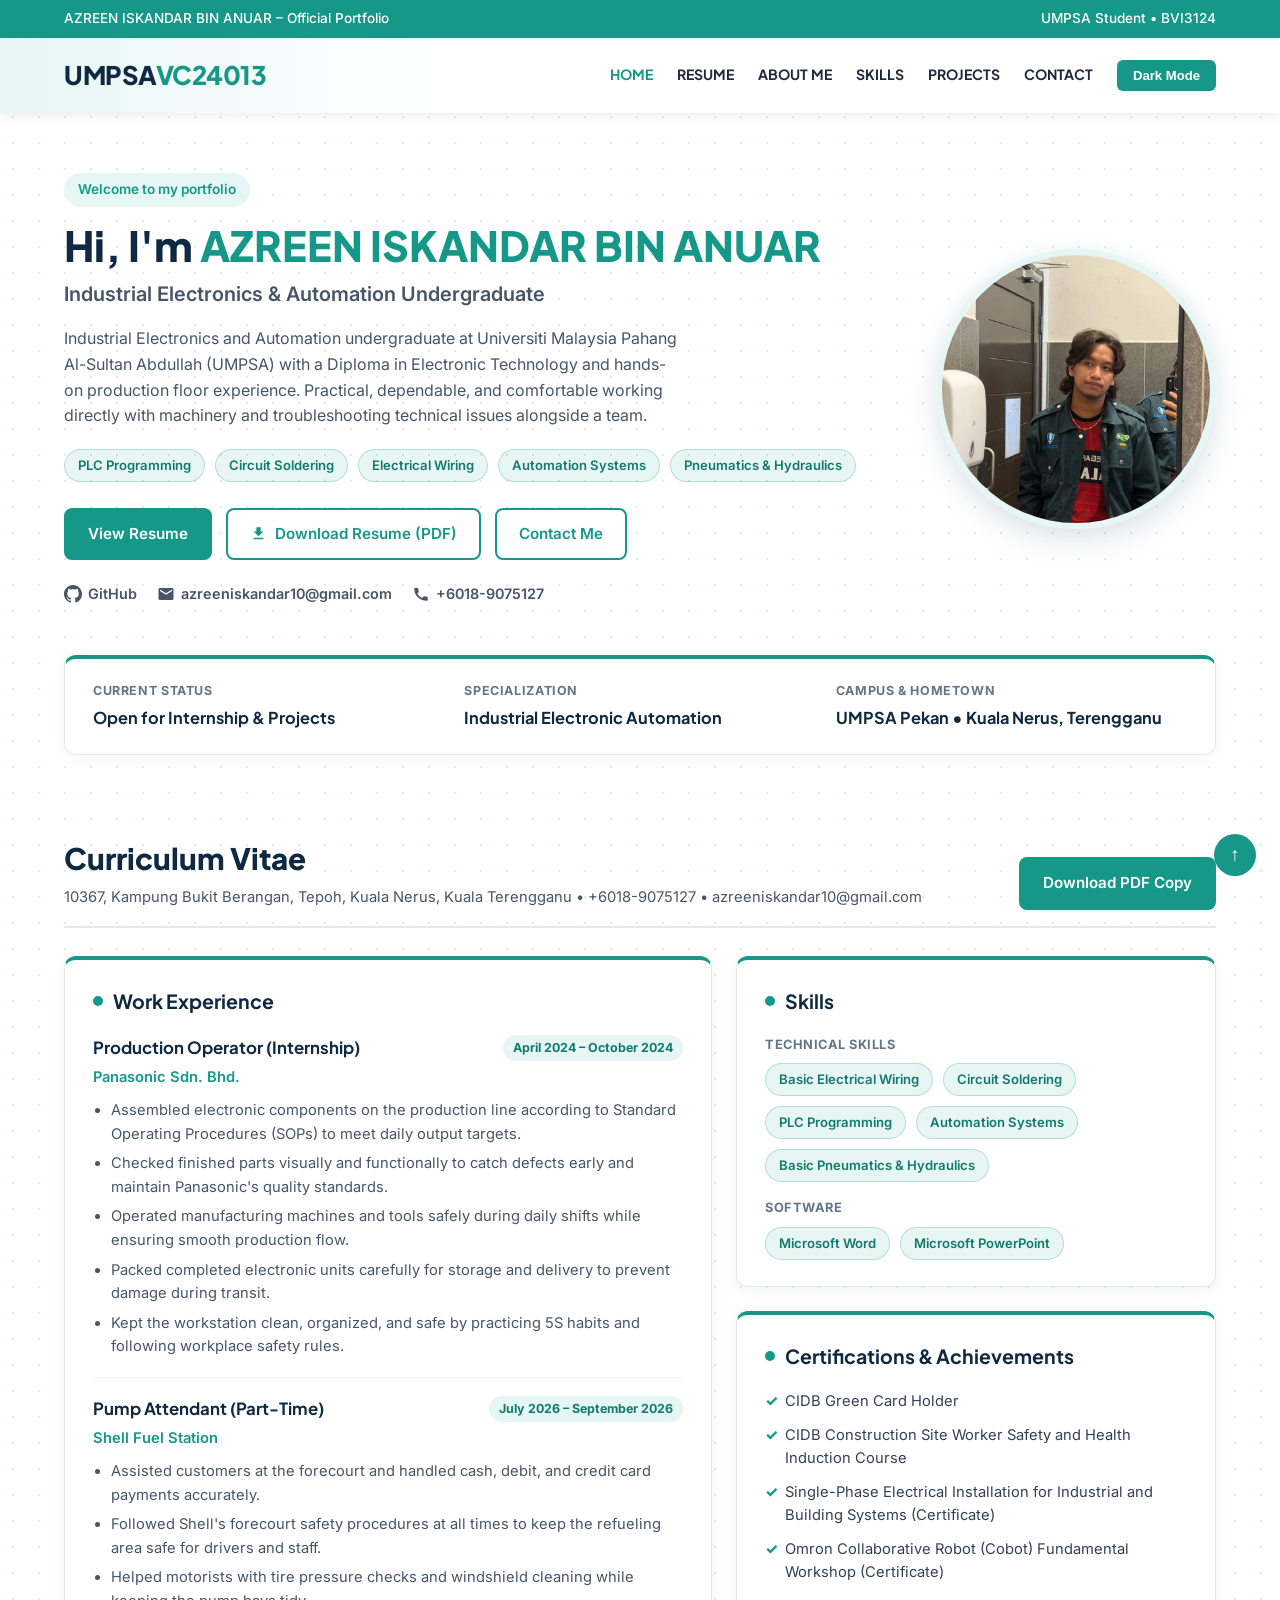
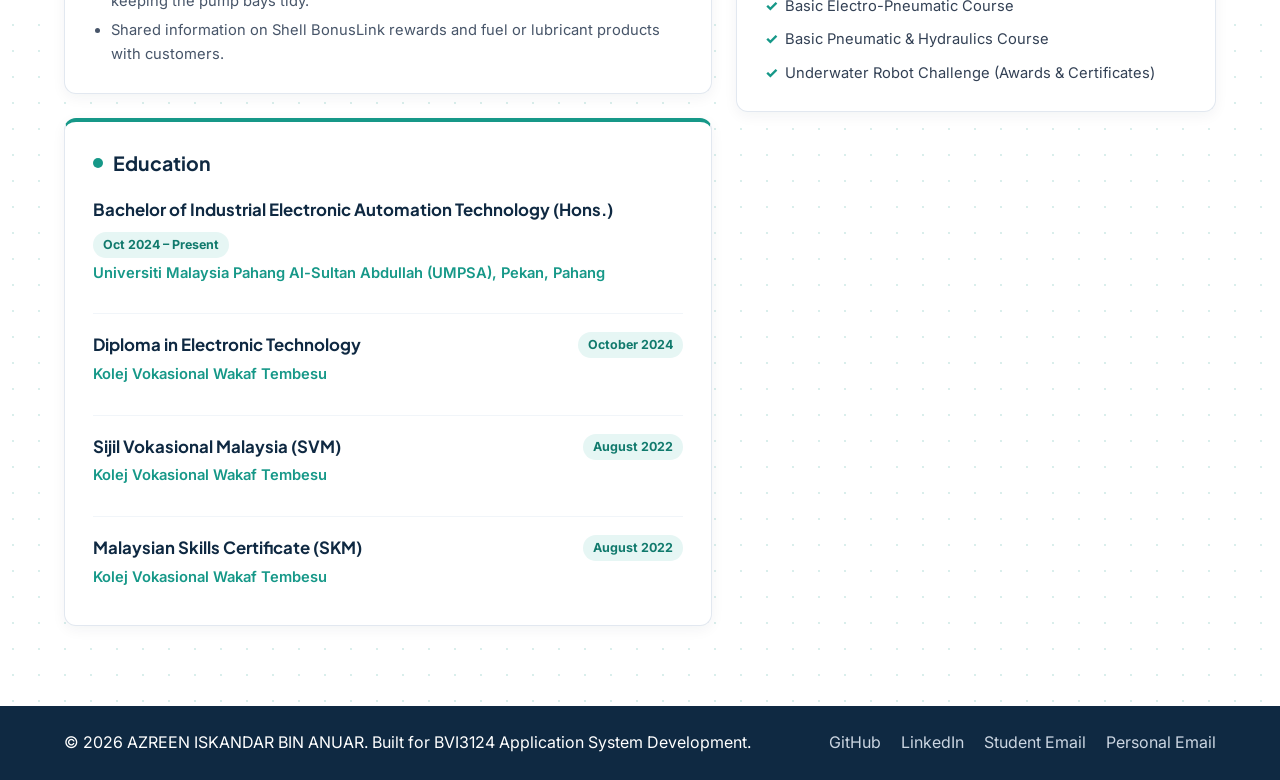
==== index.html @ ce62b53c "Add files via upload" ====
<!DOCTYPE html>
<html lang="en">
<head>
  <meta charset="UTF-8">
  <meta name="viewport" content="width=device-width, initial-scale=1.0">
  <title>AZREEN ISKANDAR BIN ANUAR | Portfolio</title>
  <link rel="preconnect" href="https://fonts.googleapis.com">
  <link rel="preconnect" href="https://fonts.gstatic.com" crossorigin>
  <link href="https://fonts.googleapis.com/css2?family=Inter:wght@400;500;600&family=Plus+Jakarta+Sans:wght@600;700;800&display=swap" rel="stylesheet">
  <link rel="stylesheet" href="css/style.css">
  <style>
    /* Reset Asas */
    * {
      margin: 0;
      padding: 0;
      box-sizing: border-box;
    }

    html {
      scroll-behavior: smooth;
    }

    body {
      font-family: 'Inter', sans-serif;
      color: #1e293b;
      background-color: #ffffff;
      background-image: radial-gradient(rgba(22, 152, 136, 0.16) 1.2px, transparent 1.2px);
      background-size: 26px 26px;
      line-height: 1.6;
    }

    .container {
      max-width: 1200px;
      margin: 0 auto;
      padding: 0 24px;
    }

    /* 1. Top Bar (Bar Hijau Teal di Atas) */
    .top-bar {
      background-color: #169888;
      color: #ffffff;
      font-size: 0.85rem;
      font-weight: 500;
      padding: 8px 0;
    }

    .top-bar-content {
      display: flex;
      justify-content: space-between;
      align-items: center;
    }

    /* 2. Header & Navbar Melintang */
    .site-header {
      background: linear-gradient(90deg, #e6f6f4 0%, #ffffff 35%, #ffffff 100%);
      box-shadow: 0 2px 10px rgba(0, 0, 0, 0.08);
      position: sticky;
      top: 0;
      z-index: 1000;
    }

    .navbar {
      display: flex;
      justify-content: space-between;
      align-items: center;
      height: 75px;
    }

    .logo {
      font-family: 'Plus Jakarta Sans', sans-serif;
      font-size: 1.6rem;
      font-weight: 800;
      color: #0f2942;
      text-decoration: none;
      letter-spacing: -0.5px;
    }

    .logo span {
      color: #169888;
    }

    .nav-links {
      list-style: none;
      display: flex;
      align-items: center;
      gap: 24px;
    }

    .nav-links a {
      text-decoration: none;
      text-transform: uppercase;
      font-family: 'Plus Jakarta Sans', sans-serif;
      font-size: 0.88rem;
      font-weight: 700;
      color: #1e293b;
      transition: color 0.25s ease;
    }

    .nav-links a:hover,
    .nav-links a.active {
      color: #169888;
    }

    .theme-btn {
      background-color: #169888;
      color: #ffffff;
      border: none;
      padding: 8px 16px;
      border-radius: 6px;
      font-size: 0.82rem;
      font-weight: 600;
      cursor: pointer;
      transition: background-color 0.25s ease;
    }

    .theme-btn:hover {
      background-color: #117a6d;
    }

    .hamburger {
      display: none;
      flex-direction: column;
      gap: 5px;
      background: none;
      border: none;
      cursor: pointer;
    }

    .hamburger .bar {
      width: 25px;
      height: 3px;
      background-color: #1e293b;
      border-radius: 2px;
    }

    /* 3. Susun Atur Hero & Kandungan Utama */
    .hero {
      display: flex;
      align-items: center;
      justify-content: space-between;
      gap: 48px;
      padding: 60px 24px 40px;
    }

    .hero-content {
      flex: 1;
    }

    .greeting-badge {
      display: inline-block;
      background-color: #e6f6f4;
      color: #169888;
      font-weight: 600;
      font-size: 0.85rem;
      padding: 6px 14px;
      border-radius: 20px;
      margin-bottom: 14px;
    }

    .hero-content h1 {
      font-family: 'Plus Jakarta Sans', sans-serif;
      font-size: 2.6rem;
      font-weight: 800;
      color: #0f2942;
      margin-bottom: 8px;
      line-height: 1.2;
    }

    .hero-content .highlight {
      color: #169888;
    }

    .typing-line {
      font-size: 1.25rem;
      font-weight: 600;
      color: #475569;
      margin-bottom: 16px;
    }

    .hero-bio {
      color: #475569;
      margin-bottom: 20px;
      max-width: 620px;
    }

    /* Lencana Fokus Utama (Skill Pills) */
    .skill-pills {
      display: flex;
      flex-wrap: wrap;
      gap: 10px;
      margin-bottom: 26px;
    }

    .skill-pill {
      background-color: rgba(22, 152, 136, 0.1);
      color: #117a6d;
      border: 1px solid rgba(22, 152, 136, 0.25);
      font-size: 0.82rem;
      font-weight: 600;
      padding: 5px 13px;
      border-radius: 999px;
    }

    /* Butang CTA */
    .hero-actions {
      display: flex;
      flex-wrap: wrap;
      gap: 14px;
      margin-bottom: 22px;
    }

    .btn {
      display: inline-flex;
      align-items: center;
      gap: 8px;
      padding: 12px 22px;
      border-radius: 8px;
      font-weight: 600;
      text-decoration: none;
      font-size: 0.95rem;
      transition: all 0.25s ease;
    }

    .btn-primary {
      background-color: #169888;
      color: #ffffff;
      border: 2px solid #169888;
    }

    .btn-primary:hover {
      background-color: #117a6d;
      border-color: #117a6d;
      transform: translateY(-2px);
    }

    .btn-outline {
      border: 2px solid #169888;
      color: #169888;
      background-color: #ffffff;
    }

    .btn-outline:hover {
      background-color: #169888;
      color: #ffffff;
      transform: translateY(-2px);
    }

    /* Barisan Ikon Profesional */
    .hero-socials {
      display: flex;
      flex-wrap: wrap;
      align-items: center;
      gap: 20px;
    }

    .hero-socials a {
      display: inline-flex;
      align-items: center;
      gap: 6px;
      color: #475569;
      text-decoration: none;
      font-size: 0.9rem;
      font-weight: 600;
      transition: color 0.25s ease;
    }

    .hero-socials a:hover {
      color: #169888;
    }

    /* Kesan Soft Teal Glow di belakang Gambar Profil */
    .hero-image-wrapper {
      position: relative;
      display: flex;
      justify-content: center;
      align-items: center;
    }

    .hero-image-wrapper::before {
      content: "";
      position: absolute;
      width: 310px;
      height: 310px;
      border-radius: 50%;
      background: radial-gradient(circle, rgba(22, 152, 136, 0.22) 0%, rgba(22, 152, 136, 0) 70%);
      z-index: -1;
    }

    .profile-img {
      width: 280px;
      height: 280px;
      object-fit: cover;
      border-radius: 50%;
      border: 6px solid #e6f6f4;
      box-shadow: 0 12px 30px rgba(15, 41, 66, 0.12);
    }

    /* Bar Info Ringkas di Bahagian Bawah Hero */
    .quick-info-section {
      padding: 10px 24px 40px;
    }

    .quick-info-grid {
      display: grid;
      grid-template-columns: repeat(3, 1fr);
      gap: 20px;
      background-color: #ffffff;
      border: 1px solid #e2e8f0;
      border-top: 4px solid #169888;
      border-radius: 12px;
      padding: 22px 28px;
      box-shadow: 0 4px 15px rgba(0, 0, 0, 0.04);
    }

    .info-box span {
      display: block;
      font-size: 0.78rem;
      font-weight: 700;
      text-transform: uppercase;
      letter-spacing: 0.05em;
      color: #64748b;
      margin-bottom: 4px;
    }

    .info-box strong {
      font-family: 'Plus Jakarta Sans', sans-serif;
      font-size: 1.02rem;
      color: #0f2942;
    }

    /* 4. Bahagian Resume Lengkap */
    .resume-section {
      padding: 40px 24px 60px;
    }

    .resume-header {
      display: flex;
      justify-content: space-between;
      align-items: flex-end;
      flex-wrap: wrap;
      gap: 16px;
      margin-bottom: 28px;
      padding-bottom: 16px;
      border-bottom: 2px solid #e2e8f0;
    }

    .section-title {
      font-family: 'Plus Jakarta Sans', sans-serif;
      font-size: 1.85rem;
      font-weight: 800;
      color: #0f2942;
      margin-bottom: 4px;
    }

    .resume-meta {
      color: #475569;
      font-size: 0.92rem;
    }

    .resume-grid {
      display: grid;
      grid-template-columns: 1.35fr 1fr;
      gap: 24px;
      align-items: start;
    }

    .resume-column {
      display: flex;
      flex-direction: column;
      gap: 24px;
    }

    .resume-card {
      background: #ffffff;
      padding: 26px 28px;
      border-radius: 12px;
      border: 1px solid #e2e8f0;
      border-top: 4px solid #169888;
      box-shadow: 0 4px 14px rgba(15, 41, 66, 0.05);
    }

    .resume-card-title {
      font-family: 'Plus Jakarta Sans', sans-serif;
      font-size: 1.22rem;
      font-weight: 700;
      color: #0f2942;
      margin-bottom: 18px;
      display: flex;
      align-items: center;
      gap: 10px;
    }

    .resume-card-title::before {
      content: "";
      display: inline-block;
      width: 10px;
      height: 10px;
      border-radius: 50%;
      background-color: #169888;
    }

    .resume-item {
      padding-bottom: 18px;
      margin-bottom: 18px;
      border-bottom: 1px solid #f1f5f9;
    }

    .resume-item:last-child {
      padding-bottom: 0;
      margin-bottom: 0;
      border-bottom: none;
    }

    .resume-item-header {
      display: flex;
      justify-content: space-between;
      align-items: flex-start;
      flex-wrap: wrap;
      gap: 8px;
      margin-bottom: 4px;
    }

    .resume-item h4 {
      font-family: 'Plus Jakarta Sans', sans-serif;
      font-size: 1.05rem;
      font-weight: 700;
      color: #0f2942;
    }

    .resume-date {
      background-color: #e6f6f4;
      color: #117a6d;
      font-size: 0.78rem;
      font-weight: 700;
      padding: 3px 10px;
      border-radius: 999px;
      white-space: nowrap;
    }

    .resume-org {
      font-size: 0.92rem;
      font-weight: 600;
      color: #169888;
      margin-bottom: 10px;
    }

    .resume-list {
      padding-left: 18px;
      color: #475569;
      font-size: 0.92rem;
    }

    .resume-list li {
      margin-bottom: 6px;
    }

    .resume-list li:last-child {
      margin-bottom: 0;
    }

    .skill-group {
      margin-bottom: 16px;
    }

    .skill-group:last-child {
      margin-bottom: 0;
    }

    .skill-group-label {
      display: block;
      font-size: 0.8rem;
      font-weight: 700;
      text-transform: uppercase;
      letter-spacing: 0.04em;
      color: #64748b;
      margin-bottom: 8px;
    }

    .cert-list {
      list-style: none;
      display: flex;
      flex-direction: column;
      gap: 10px;
    }

    .cert-list li {
      position: relative;
      padding-left: 20px;
      font-size: 0.92rem;
      color: #334155;
    }

    .cert-list li::before {
      content: "✓";
      position: absolute;
      left: 0;
      top: 0;
      color: #169888;
      font-weight: 800;
    }

    /* Footer */
    .site-footer {
      background-color: #0f2942;
      color: #ffffff;
      padding: 24px 0;
      margin-top: 20px;
    }

    .footer-content {
      display: flex;
      justify-content: space-between;
      align-items: center;
      flex-wrap: wrap;
      gap: 16px;
    }

    .social-links {
      list-style: none;
      display: flex;
      gap: 20px;
    }

    .social-links a {
      color: #cbd5e1;
      text-decoration: none;
    }

    .social-links a:hover {
      color: #169888;
    }

    .scroll-top-btn {
      position: fixed;
      bottom: 24px;
      right: 24px;
      background-color: #169888;
      color: #ffffff;
      border: none;
      width: 42px;
      height: 42px;
      border-radius: 50%;
      cursor: pointer;
      font-size: 1.2rem;
    }

    /* Responsif Telefon Pintar & Tablet */
    @media (max-width: 900px) {
      .resume-grid {
        grid-template-columns: 1fr;
      }
    }

    @media (max-width: 768px) {
      .hamburger {
        display: flex;
      }

      .nav-links {
        display: none;
        flex-direction: column;
        position: absolute;
        top: 100%;
        left: 0;
        width: 100%;
        background-color: #ffffff;
        padding: 20px 0;
        box-shadow: 0 4px 10px rgba(0, 0, 0, 0.1);
      }

      .nav-links.active {
        display: flex;
      }

      .hero {
        flex-direction: column-reverse;
        text-align: center;
        padding-top: 40px;
      }

      .hero-content h1 {
        font-size: 2.1rem;
      }

      .skill-pills,
      .hero-actions,
      .hero-socials {
        justify-content: center;
      }

      .quick-info-grid {
        grid-template-columns: 1fr;
        text-align: center;
      }
    }
  </style>
</head>
<body>
  <header class="site-header">
    <div class="top-bar">
      <div class="container top-bar-content">
        <span>AZREEN ISKANDAR BIN ANUAR &ndash; Official Portfolio</span>
        <span>UMPSA Student &bull; BVI3124</span>
      </div>
    </div>

    <nav class="navbar container" aria-label="Main Navigation">
      <a href="index.html" class="logo">UMPSA<span>VC24013</span></a>

      <button class="hamburger" id="hamburgerBtn" aria-label="Toggle navigation menu" aria-expanded="false">
        <span class="bar"></span>
        <span class="bar"></span>
        <span class="bar"></span>
      </button>

      <ul class="nav-links" id="navLinks">
        <li><a href="index.html" class="active">Home</a></li>
        <li><a href="#resume">Resume</a></li>
        <li><a href="about.html">About Me</a></li>
        <li><a href="skills.html">Skills</a></li>
        <li><a href="projects.html">Projects</a></li>
        <li><a href="contact.html">Contact</a></li>
        <li>
          <button type="button" id="themeToggle" class="theme-btn" aria-label="Toggle dark or light theme">
            Dark Mode
          </button>
        </li>
      </ul>
    </nav>
  </header>

  <main>
    <section class="hero container">
      <div class="hero-content">
        <p id="greetingText" class="greeting-badge">Welcome to my portfolio</p>
        <h1>Hi, I'm <span class="highlight">AZREEN ISKANDAR BIN ANUAR</span></h1>
        <h2 class="typing-line">
          <span id="typingText">Industrial Electronics &amp; Automation Undergraduate</span>
        </h2>
        <p class="hero-bio">
          Industrial Electronics and Automation undergraduate at Universiti Malaysia Pahang Al-Sultan Abdullah (UMPSA) with a Diploma in Electronic Technology and hands-on production floor experience. Practical, dependable, and comfortable working directly with machinery and troubleshooting technical issues alongside a team.
        </p>

        <!-- Lencana Fokus Utama (Skill Pills) -->
        <div class="skill-pills" aria-label="Core Focus Areas">
          <span class="skill-pill">PLC Programming</span>
          <span class="skill-pill">Circuit Soldering</span>
          <span class="skill-pill">Electrical Wiring</span>
          <span class="skill-pill">Automation Systems</span>
          <span class="skill-pill">Pneumatics &amp; Hydraulics</span>
        </div>

        <!-- Butang Call-to-Action (Termasuk Download Resume) -->
        <div class="hero-actions">
          <a href="#resume" class="btn btn-primary">View Resume</a>
          <a href="docs/resume.pdf" download="Resume_Azreen_Iskandar.pdf" class="btn btn-outline">
            <svg width="17" height="17" viewBox="0 0 24 24" fill="currentColor" aria-hidden="true"><path d="M19 9h-4V3H9v6H5l7 7 7-7zM5 18v2h14v-2H5z"/></svg>
            Download Resume (PDF)
          </a>
          <a href="contact.html" class="btn btn-outline">Contact Me</a>
        </div>

        <!-- Barisan Ikon Profesional -->
        <div class="hero-socials">
          <a href="https://github.com/Azreen13" target="_blank" rel="noopener noreferrer" aria-label="GitHub">
            <svg width="18" height="18" viewBox="0 0 24 24" fill="currentColor" aria-hidden="true"><path d="M12 0C5.37 0 0 5.37 0 12c0 5.31 3.435 9.795 8.205 11.385.6.105.825-.255.825-.57 0-.285-.015-1.23-.015-2.235-3.015.555-3.795-.735-4.035-1.41-.135-.345-.72-1.41-1.23-1.695-.42-.225-1.02-.78-.015-.795.945-.015 1.62.87 1.845 1.23 1.08 1.815 2.805 1.305 3.495.99.105-.78.42-1.305.765-1.605-2.67-.3-5.46-1.335-5.46-5.925 0-1.305.465-2.385 1.23-3.225-.12-.3-.54-1.53.12-3.18 0 0 1.005-.315 3.3 1.23.96-.27 1.98-.405 3-.405s2.04.135 3 .405c2.295-1.56 3.3-1.23 3.3-1.23.66 1.65.24 2.88.12 3.18.765.84 1.23 1.905 1.23 3.225 0 4.605-2.805 5.625-5.475 5.925.435.375.81 1.095.81 2.22 0 1.605-.015 2.895-.015 3.3 0 .315.225.69.825.57A12.02 12.02 0 0024 12c0-6.63-5.37-12-12-12z"/></svg>
            GitHub
          </a>
          <a href="mailto:azreeniskandar10@gmail.com" aria-label="Email">
            <svg width="18" height="18" viewBox="0 0 24 24" fill="currentColor" aria-hidden="true"><path d="M20 4H4c-1.1 0-2 .9-2 2v12c0 1.1.9 2 2 2h16c1.1 0 2-.9 2-2V6c0-1.1-.9-2-2-2zm0 4l-8 5-8-5V6l8 5 8-5v2z"/></svg>
            azreeniskandar10@gmail.com
          </a>
          <a href="tel:+60189075127" aria-label="Phone">
            <svg width="18" height="18" viewBox="0 0 24 24" fill="currentColor" aria-hidden="true"><path d="M6.62 10.79a15.05 15.05 0 006.59 6.59l2.2-2.2a1 1 0 011.01-.24c1.12.37 2.33.57 3.58.57a1 1 0 011 1V20a1 1 0 01-1 1C10.07 21 3 13.93 3 5a1 1 0 011-1h3.5a1 1 0 011 1c0 1.25.2 2.46.57 3.58a1 1 0 01-.25 1.01l-2.2 2.2z"/></svg>
            +6018-9075127
          </a>
        </div>
      </div>

      <div class="hero-image-wrapper">
        <img src="image/azreen.jpg" alt="Portrait photo of AZREEN ISKANDAR" class="profile-img">
      </div>
    </section>

    <!-- Bar Info Ringkas -->
    <section class="quick-info-section container" aria-label="Quick Highlights">
      <div class="quick-info-grid">
        <div class="info-box">
          <span>Current Status</span>
          <strong>Open for Internship &amp; Projects</strong>
        </div>
        <div class="info-box">
          <span>Specialization</span>
          <strong>Industrial Electronic Automation</strong>
        </div>
        <div class="info-box">
          <span>Campus &amp; Hometown</span>
          <strong>UMPSA Pekan &bull; Kuala Nerus, Terengganu</strong>
        </div>
      </div>
    </section>

    <!-- Bahagian Resume Lengkap -->
    <section id="resume" class="resume-section container" aria-label="Curriculum Vitae">
      <div class="resume-header">
        <div>
          <h2 class="section-title">Curriculum Vitae</h2>
          <p class="resume-meta">10367, Kampung Bukit Berangan, Tepoh, Kuala Nerus, Kuala Terengganu &bull; +6018-9075127 &bull; azreeniskandar10@gmail.com</p>
        </div>
        <a href="docs/resume.pdf" download="Resume_Azreen_Iskandar.pdf" class="btn btn-primary">Download PDF Copy</a>
      </div>

      <div class="resume-grid">
        <!-- Lajur Kiri: Pengalaman & Pendidikan -->
        <div class="resume-column">
          <article class="resume-card">
            <h3 class="resume-card-title">Work Experience</h3>

            <div class="resume-item">
              <div class="resume-item-header">
                <h4>Production Operator (Internship)</h4>
                <span class="resume-date">April 2024 &ndash; October 2024</span>
              </div>
              <p class="resume-org">Panasonic Sdn. Bhd.</p>
              <ul class="resume-list">
                <li>Assembled electronic components on the production line according to Standard Operating Procedures (SOPs) to meet daily output targets.</li>
                <li>Checked finished parts visually and functionally to catch defects early and maintain Panasonic's quality standards.</li>
                <li>Operated manufacturing machines and tools safely during daily shifts while ensuring smooth production flow.</li>
                <li>Packed completed electronic units carefully for storage and delivery to prevent damage during transit.</li>
                <li>Kept the workstation clean, organized, and safe by practicing 5S habits and following workplace safety rules.</li>
              </ul>
            </div>

            <div class="resume-item">
              <div class="resume-item-header">
                <h4>Pump Attendant (Part-Time)</h4>
                <span class="resume-date">July 2026 &ndash; September 2026</span>
              </div>
              <p class="resume-org">Shell Fuel Station</p>
              <ul class="resume-list">
                <li>Assisted customers at the forecourt and handled cash, debit, and credit card payments accurately.</li>
                <li>Followed Shell's forecourt safety procedures at all times to keep the refueling area safe for drivers and staff.</li>
                <li>Helped motorists with tire pressure checks and windshield cleaning while keeping the pump bays tidy.</li>
                <li>Shared information on Shell BonusLink rewards and fuel or lubricant products with customers.</li>
              </ul>
            </div>
          </article>

          <article class="resume-card">
            <h3 class="resume-card-title">Education</h3>

            <div class="resume-item">
              <div class="resume-item-header">
                <h4>Bachelor of Industrial Electronic Automation Technology (Hons.)</h4>
                <span class="resume-date">Oct 2024 &ndash; Present</span>
              </div>
              <p class="resume-org">Universiti Malaysia Pahang Al-Sultan Abdullah (UMPSA), Pekan, Pahang</p>
            </div>

            <div class="resume-item">
              <div class="resume-item-header">
                <h4>Diploma in Electronic Technology</h4>
                <span class="resume-date">October 2024</span>
              </div>
              <p class="resume-org">Kolej Vokasional Wakaf Tembesu</p>
            </div>

            <div class="resume-item">
              <div class="resume-item-header">
                <h4>Sijil Vokasional Malaysia (SVM)</h4>
                <span class="resume-date">August 2022</span>
              </div>
              <p class="resume-org">Kolej Vokasional Wakaf Tembesu</p>
            </div>

            <div class="resume-item">
              <div class="resume-item-header">
                <h4>Malaysian Skills Certificate (SKM)</h4>
                <span class="resume-date">August 2022</span>
              </div>
              <p class="resume-org">Kolej Vokasional Wakaf Tembesu</p>
            </div>
          </article>
        </div>

        <!-- Lajur Kanan: Kemahiran & Sijil -->
        <div class="resume-column">
          <article class="resume-card">
            <h3 class="resume-card-title">Skills</h3>

            <div class="skill-group">
              <span class="skill-group-label">Technical Skills</span>
              <div class="skill-pills" style="margin-bottom: 0;">
                <span class="skill-pill">Basic Electrical Wiring</span>
                <span class="skill-pill">Circuit Soldering</span>
                <span class="skill-pill">PLC Programming</span>
                <span class="skill-pill">Automation Systems</span>
                <span class="skill-pill">Basic Pneumatics &amp; Hydraulics</span>
              </div>
            </div>

            <div class="skill-group">
              <span class="skill-group-label">Software</span>
              <div class="skill-pills" style="margin-bottom: 0;">
                <span class="skill-pill">Microsoft Word</span>
                <span class="skill-pill">Microsoft PowerPoint</span>
              </div>
            </div>
          </article>

          <article class="resume-card">
            <h3 class="resume-card-title">Certifications &amp; Achievements</h3>
            <ul class="cert-list">
              <li>CIDB Green Card Holder</li>
              <li>CIDB Construction Site Worker Safety and Health Induction Course</li>
              <li>Single-Phase Electrical Installation for Industrial and Building Systems (Certificate)</li>
              <li>Omron Collaborative Robot (Cobot) Fundamental Workshop (Certificate)</li>
              <li>Basic Electro-Pneumatic Course</li>
              <li>Basic Pneumatic &amp; Hydraulics Course</li>
              <li>Underwater Robot Challenge (Awards &amp; Certificates)</li>
            </ul>
          </article>
        </div>
      </div>
    </section>
  </main>

  <footer class="site-footer">
    <div class="container footer-content">
      <p>&copy; <span id="currentYear">2026</span> AZREEN ISKANDAR BIN ANUAR. Built for BVI3124 Application System Development.</p>
      <ul class="social-links">
        <li><a href="https://github.com/Azreen13" target="_blank" rel="noopener noreferrer">GitHub</a></li>
        <li><a href="https://linkedin.com/in/yourusername" target="_blank" rel="noopener noreferrer">LinkedIn</a></li>
        <li><a href="mailto:vc24013@adab.umpsa.edu.my">Student Email</a></li>
        <li><a href="mailto:azreeniskandar10@gmail.com">Personal Email</a></li>
      </ul>
    </div>
  </footer>

  <button type="button" id="scrollTopBtn" class="scroll-top-btn" aria-label="Scroll back to top">&uarr;</button>
  <script src="js/script.js"></script>
</body>
</html>
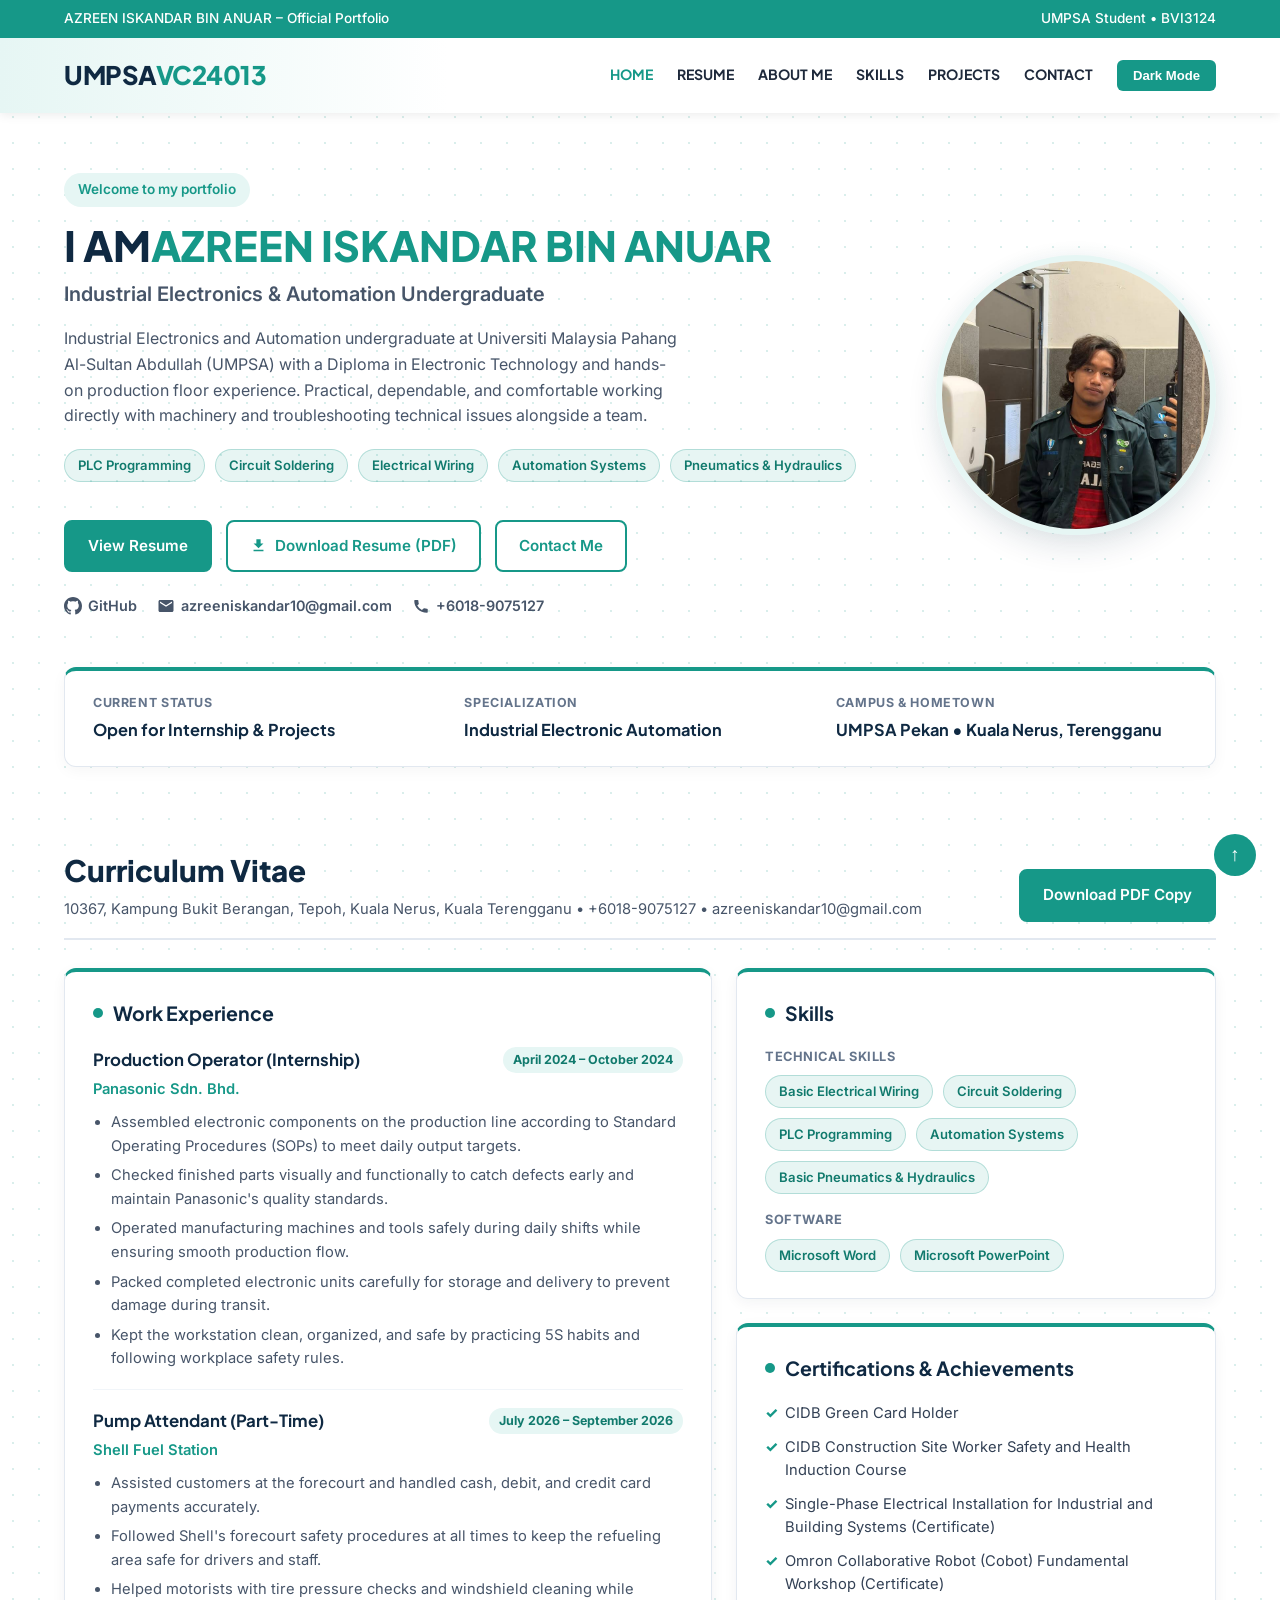
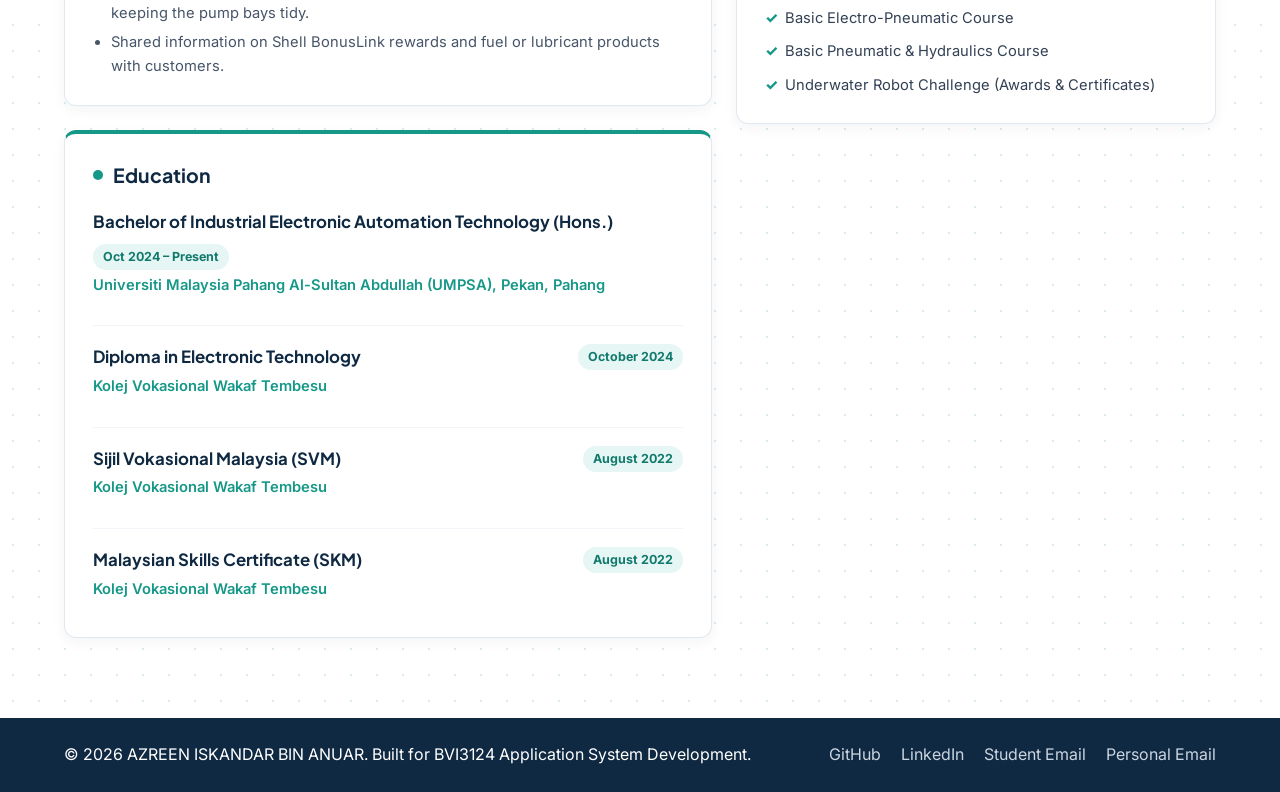
==== commit c66cf5cf: "Update index.html" ====
--- a/index.html
+++ b/index.html
@@ -633,7 +633,7 @@
     <section class="hero container">
       <div class="hero-content">
         <p id="greetingText" class="greeting-badge">Welcome to my portfolio</p>
-        <h1>Hi, I'm <span class="highlight">AZREEN ISKANDAR BIN ANUAR</span></h1>
+        <h1>I AM<span class="highlight">AZREEN ISKANDAR BIN ANUAR</span></h1>
         <h2 class="typing-line">
           <span id="typingText">Industrial Electronics &amp; Automation Undergraduate</span>
         </h2>
@@ -840,4 +840,4 @@
   <button type="button" id="scrollTopBtn" class="scroll-top-btn" aria-label="Scroll back to top">&uarr;</button>
   <script src="js/script.js"></script>
 </body>
-</html>+</html>
--- a/css/style.css
+++ b/css/style.css
@@ -0,0 +1,404 @@
+/* Reset Asas */
+* {
+  margin: 0;
+  padding: 0;
+  box-sizing: border-box;
+}
+
+body {
+  font-family: 'Inter', sans-serif;
+  color: #1e293b;
+  background-color: #ffffff;
+  line-height: 1.6;
+  display: flex;
+  flex-direction: column;
+  min-height: 100vh;
+}
+
+main {
+  flex: 1;
+}
+
+.container {
+  max-width: 1200px;
+  margin: 0 auto;
+  padding: 0 24px;
+}
+
+/* 1. Top Bar (Bar Hijau Teal di Atas) */
+.top-bar {
+  background-color: #169888;
+  color: #ffffff;
+  font-size: 0.85rem;
+  font-weight: 500;
+  padding: 8px 0;
+}
+
+.top-bar-content {
+  display: flex;
+  justify-content: space-between;
+  align-items: center;
+}
+
+/* 2. Header & Navbar Melintang */
+.site-header {
+  background: linear-gradient(90deg, #e6f6f4 0%, #ffffff 35%, #ffffff 100%);
+  box-shadow: 0 2px 10px rgba(0, 0, 0, 0.08);
+  position: sticky;
+  top: 0;
+  z-index: 1000;
+}
+
+.navbar {
+  display: flex;
+  justify-content: space-between;
+  align-items: center;
+  height: 75px;
+}
+
+.logo {
+  font-family: 'Plus Jakarta Sans', sans-serif;
+  font-size: 1.6rem;
+  font-weight: 800;
+  color: #0f2942;
+  text-decoration: none;
+  letter-spacing: -0.5px;
+}
+
+.logo span {
+  color: #169888;
+}
+
+.nav-links {
+  list-style: none;
+  display: flex;
+  align-items: center;
+  gap: 28px;
+}
+
+.nav-links a {
+  text-decoration: none;
+  text-transform: uppercase;
+  font-family: 'Plus Jakarta Sans', sans-serif;
+  font-size: 0.88rem;
+  font-weight: 700;
+  color: #1e293b;
+  transition: color 0.25s ease;
+}
+
+.nav-links a:hover,
+.nav-links a.active {
+  color: #169888;
+}
+
+.hamburger {
+  display: none;
+  flex-direction: column;
+  gap: 5px;
+  background: none;
+  border: none;
+  cursor: pointer;
+}
+
+.hamburger .bar {
+  width: 25px;
+  height: 3px;
+  background-color: #1e293b;
+  border-radius: 2px;
+}
+
+/* 3. Butang Umum */
+.btn {
+  display: inline-block;
+  padding: 12px 24px;
+  border-radius: 8px;
+  font-weight: 600;
+  text-decoration: none;
+  font-size: 0.95rem;
+  cursor: pointer;
+  transition: all 0.25s ease;
+  margin-top: 12px;
+}
+
+.btn-sm {
+  padding: 8px 16px;
+  font-size: 0.85rem;
+}
+
+.btn-primary {
+  background-color: #169888;
+  color: #ffffff;
+  border: 2px solid #169888;
+}
+
+.btn-primary:hover {
+  background-color: #117a6d;
+}
+
+.btn-outline {
+  background-color: transparent;
+  border: 2px solid #169888;
+  color: #169888;
+}
+
+.btn-outline:hover {
+  background-color: #169888;
+  color: #ffffff;
+}
+
+/* 4. Halaman Utama (Home / Hero) */
+.hero {
+  display: flex;
+  align-items: center;
+  justify-content: space-between;
+  gap: 40px;
+  padding: 60px 24px;
+}
+
+.hero-content {
+  flex: 1;
+}
+
+.greeting-badge {
+  display: inline-block;
+  background-color: #e6f6f4;
+  color: #169888;
+  font-weight: 600;
+  font-size: 0.85rem;
+  padding: 6px 14px;
+  border-radius: 20px;
+  margin-bottom: 14px;
+}
+
+.hero-content h1 {
+  font-family: 'Plus Jakarta Sans', sans-serif;
+  font-size: 2.8rem;
+  font-weight: 800;
+  color: #0f2942;
+  margin-bottom: 8px;
+}
+
+.hero-content .highlight {
+  color: #169888;
+}
+
+.typing-line {
+  font-size: 1.3rem;
+  font-weight: 600;
+  color: #475569;
+  margin-bottom: 16px;
+}
+
+.hero-bio {
+  color: #475569;
+  margin-bottom: 24px;
+  max-width: 580px;
+}
+
+.hero-actions {
+  display: flex;
+  gap: 14px;
+}
+
+.profile-img {
+  width: 280px;
+  height: 280px;
+  object-fit: cover;
+  border-radius: 50%;
+  border: 6px solid #e6f6f4;
+  box-shadow: 0 10px 25px rgba(0, 0, 0, 0.1);
+}
+
+.highlights-section {
+  background-color: #f8fafc;
+  padding: 50px 0;
+}
+
+.section-title,
+.page-title {
+  font-family: 'Plus Jakarta Sans', sans-serif;
+  font-size: 1.8rem;
+  margin-bottom: 24px;
+  color: #0f2942;
+}
+
+.highlights-grid {
+  display: grid;
+  grid-template-columns: repeat(auto-fit, minmax(240px, 1fr));
+  gap: 20px;
+}
+
+.stat-card {
+  background: #ffffff;
+  padding: 24px;
+  border-radius: 12px;
+  box-shadow: 0 2px 8px rgba(0, 0, 0, 0.05);
+  border-top: 4px solid #169888;
+}
+
+.stat-card h3 {
+  font-family: 'Plus Jakarta Sans', sans-serif;
+  font-size: 2rem;
+  color: #169888;
+  margin-bottom: 6px;
+}
+
+/* 5. Halaman About Me & Jadual */
+.page-content {
+  padding: 50px 24px;
+}
+
+.about-grid {
+  display: flex;
+  gap: 40px;
+  align-items: flex-start;
+  margin-bottom: 50px;
+}
+
+.about-img {
+  width: 280px;
+  border-radius: 12px;
+  box-shadow: 0 6px 18px rgba(0, 0, 0, 0.08);
+}
+
+.about-story h2 {
+  font-family: 'Plus Jakarta Sans', sans-serif;
+  color: #0f2942;
+  margin-bottom: 12px;
+}
+
+.about-story p {
+  margin-bottom: 14px;
+  color: #475569;
+}
+
+.about-lists {
+  display: grid;
+  grid-template-columns: 1fr 1fr;
+  gap: 24px;
+  margin: 24px 0;
+}
+
+.about-lists h3 {
+  font-size: 1.05rem;
+  color: #0f2942;
+  margin-bottom: 10px;
+}
+
+.styled-list {
+  padding-left: 20px;
+  color: #475569;
+}
+
+.styled-list li {
+  margin-bottom: 6px;
+}
+
+.table-wrapper {
+  overflow-x: auto;
+}
+
+.data-table {
+  width: 100%;
+  border-collapse: collapse;
+  margin-top: 1rem;
+}
+
+.data-table th,
+.data-table td {
+  text-align: left;
+  padding: 12px 24px;
+  border-bottom: 1px solid rgba(128, 128, 128, 0.3);
+}
+
+.data-table th {
+  background-color: #e6f6f4;
+  color: #0f2942;
+  font-weight: 700;
+}
+
+/* 6. Footer & Butang Scroll */
+.site-footer {
+  background-color: #0f2942;
+  color: #ffffff;
+  padding: 24px 0;
+  margin-top: auto;
+}
+
+.footer-content {
+  display: flex;
+  justify-content: space-between;
+  align-items: center;
+  flex-wrap: wrap;
+  gap: 16px;
+}
+
+.social-links {
+  list-style: none;
+  display: flex;
+  gap: 20px;
+}
+
+.social-links a {
+  color: #cbd5e1;
+  text-decoration: none;
+}
+
+.social-links a:hover {
+  color: #169888;
+}
+
+.scroll-top-btn {
+  position: fixed;
+  bottom: 24px;
+  right: 24px;
+  background-color: #169888;
+  color: #ffffff;
+  border: none;
+  width: 42px;
+  height: 42px;
+  border-radius: 50%;
+  cursor: pointer;
+  font-size: 1.2rem;
+}
+
+/* Tab Panel */
+.tab-panel {
+  display: none;
+}
+
+.tab-panel.active {
+  display: block;
+}
+
+/* Responsif Telefon Pintar */
+@media (max-width: 768px) {
+  .hamburger {
+    display: flex;
+  }
+
+  .nav-links {
+    display: none;
+    flex-direction: column;
+    position: absolute;
+    top: 100%;
+    left: 0;
+    width: 100%;
+    background-color: #ffffff;
+    padding: 20px 0;
+    box-shadow: 0 4px 10px rgba(0, 0, 0, 0.1);
+  }
+
+  .nav-links.active {
+    display: flex;
+  }
+
+  .hero,
+  .about-grid {
+    flex-direction: column;
+  }
+
+  .about-lists {
+    grid-template-columns: 1fr;
+  }
+}
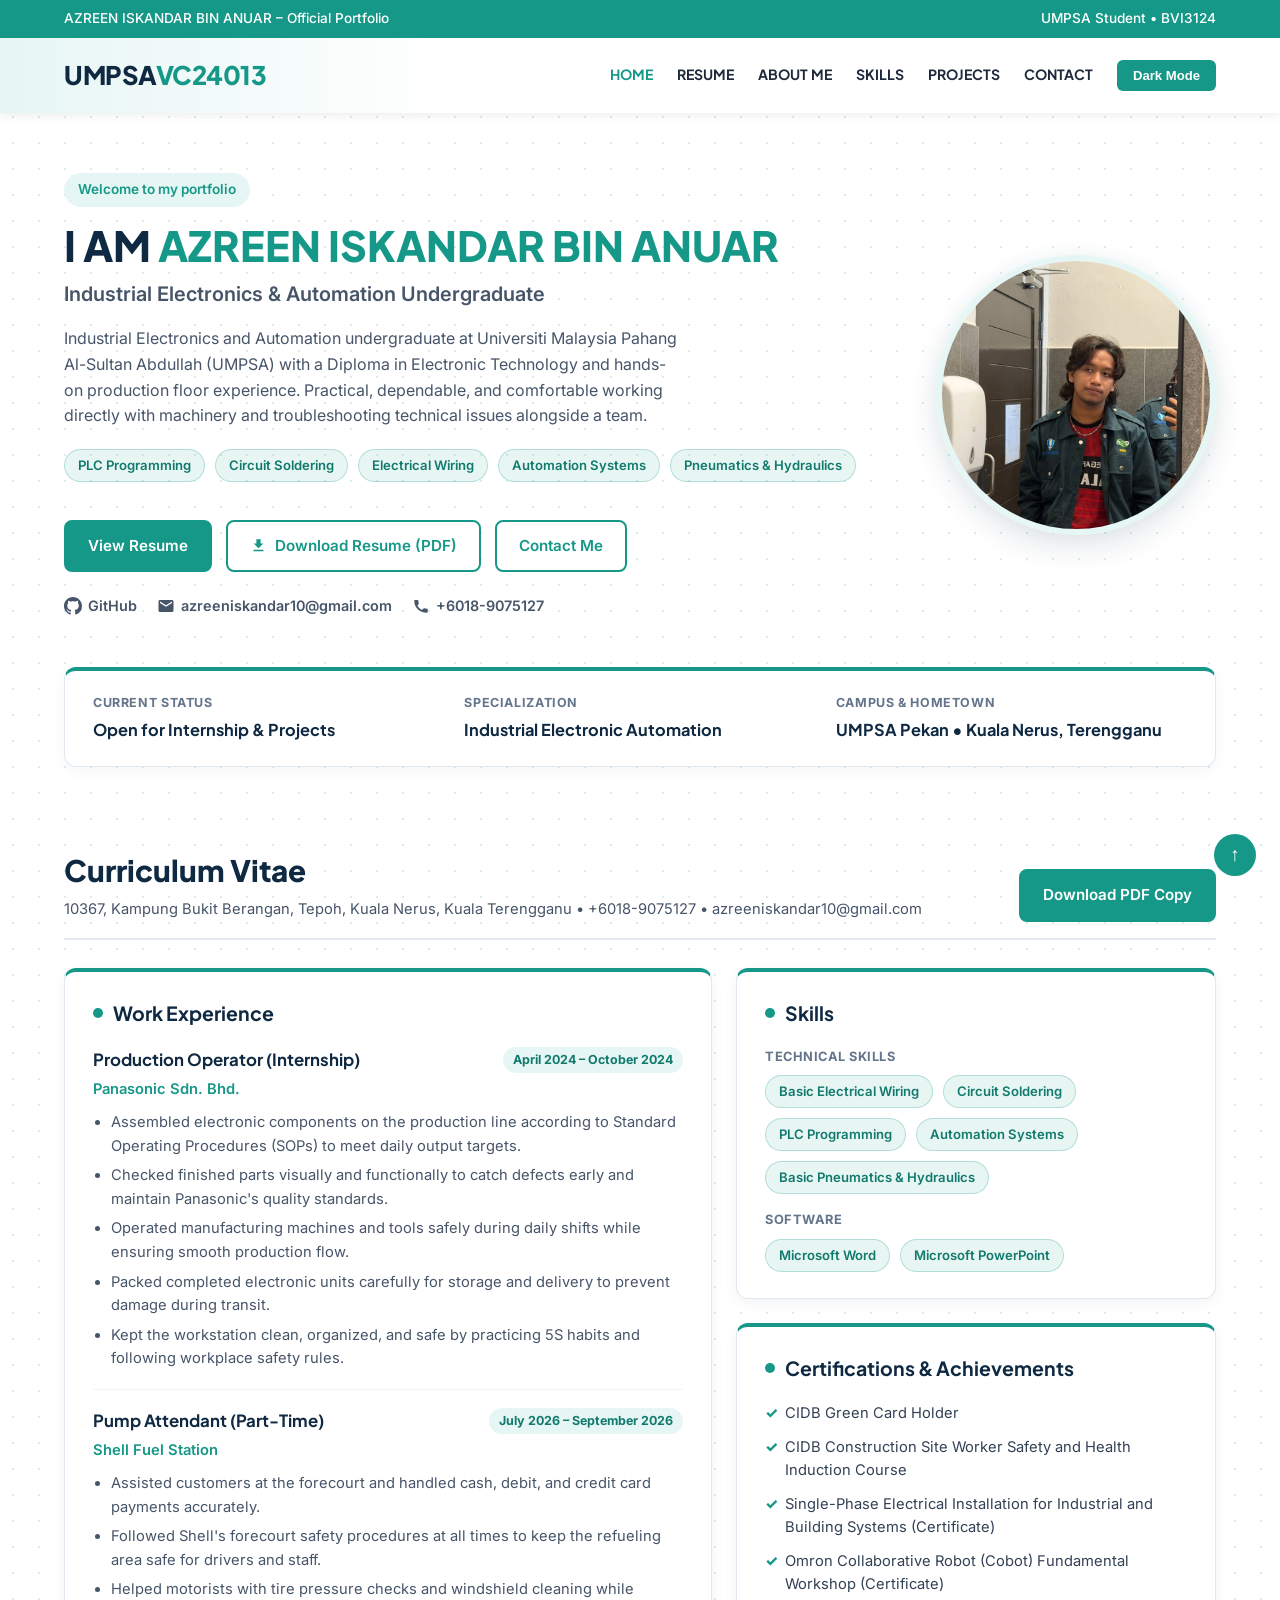
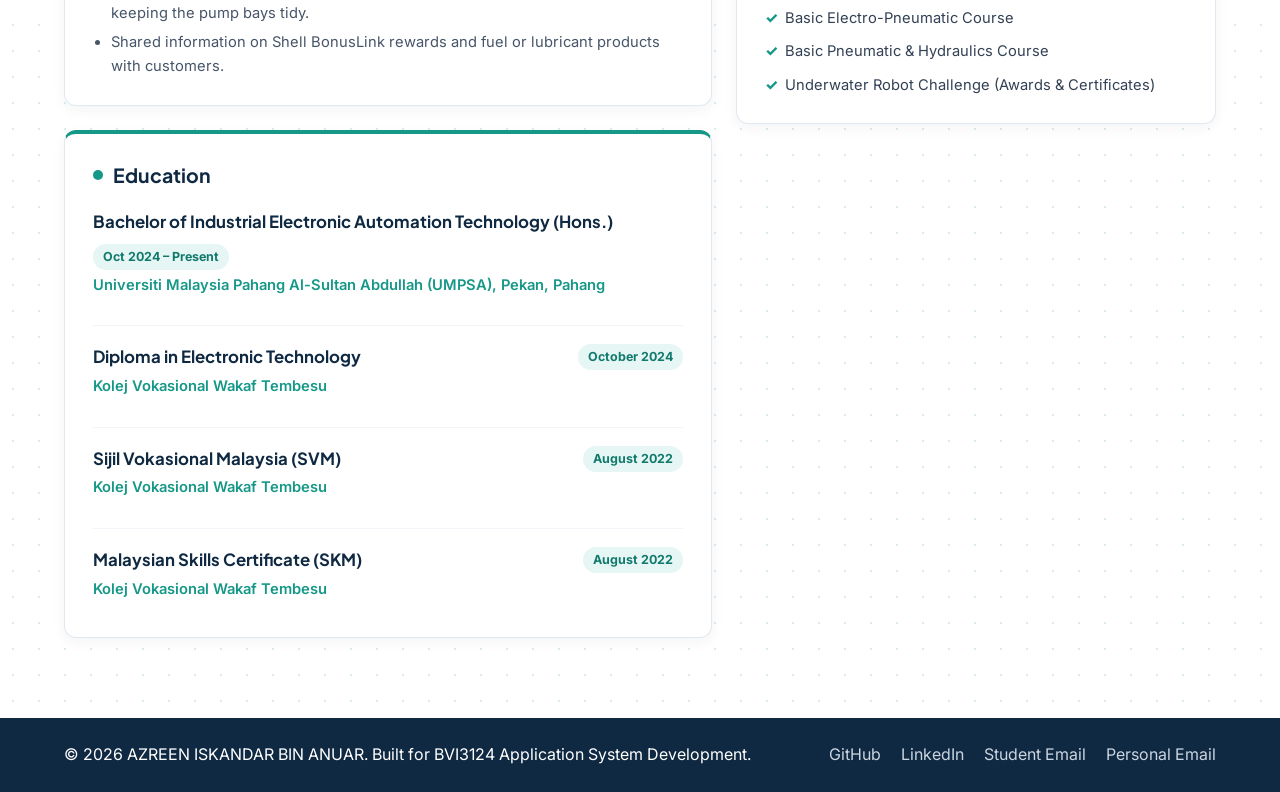
==== commit 712cbc82: "Update index.html" ====
--- a/index.html
+++ b/index.html
@@ -633,7 +633,7 @@
     <section class="hero container">
       <div class="hero-content">
         <p id="greetingText" class="greeting-badge">Welcome to my portfolio</p>
-        <h1>I AM<span class="highlight">AZREEN ISKANDAR BIN ANUAR</span></h1>
+        <h1>I AM <span class="highlight">AZREEN ISKANDAR BIN ANUAR</span></h1>
         <h2 class="typing-line">
           <span id="typingText">Industrial Electronics &amp; Automation Undergraduate</span>
         </h2>
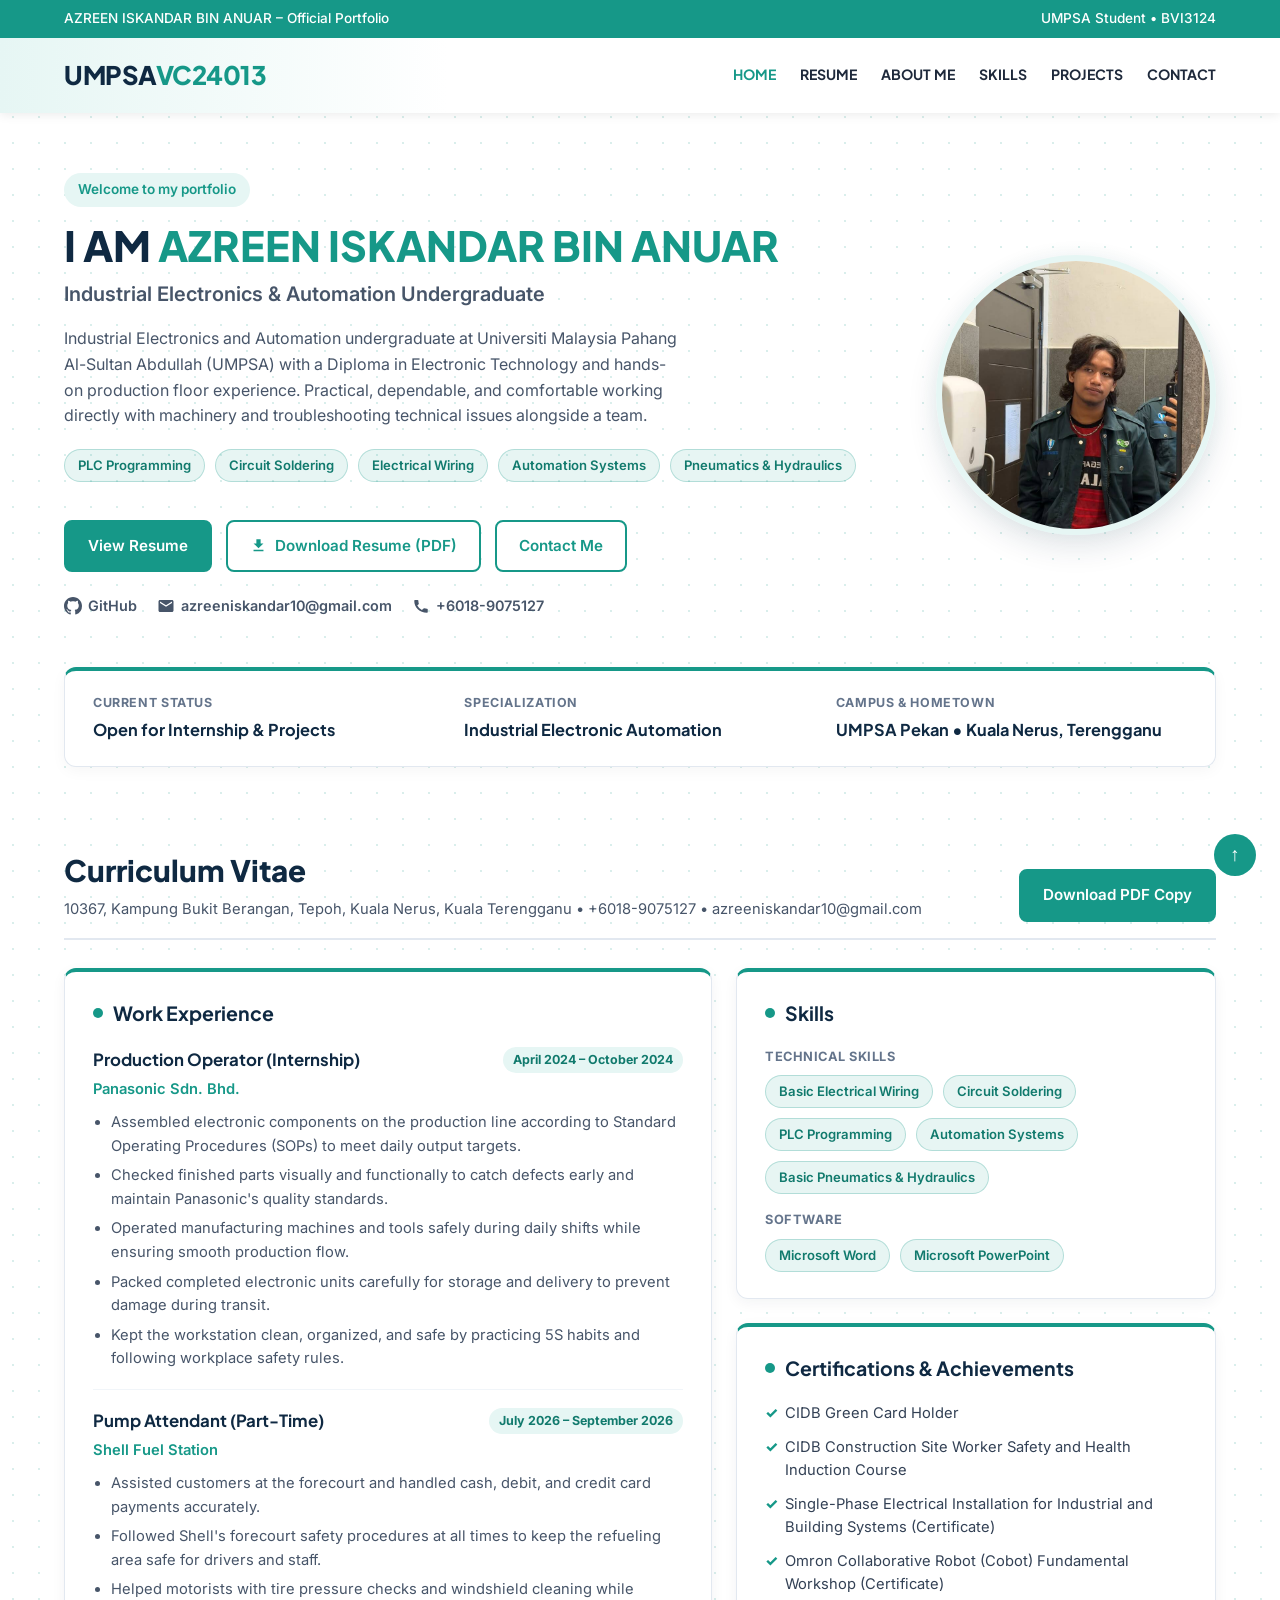
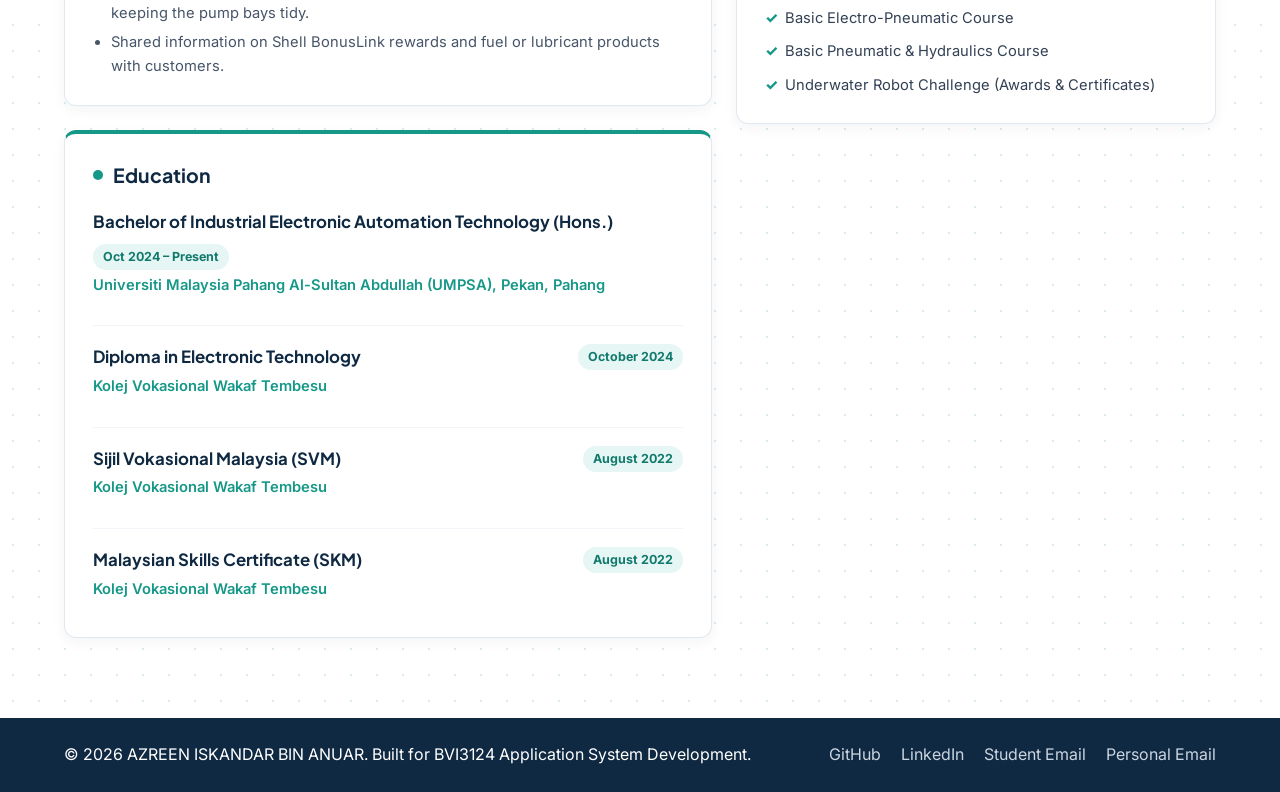
==== commit 6e066edd: "Update index.html" ====
--- a/index.html
+++ b/index.html
@@ -620,11 +620,6 @@
         <li><a href="skills.html">Skills</a></li>
         <li><a href="projects.html">Projects</a></li>
         <li><a href="contact.html">Contact</a></li>
-        <li>
-          <button type="button" id="themeToggle" class="theme-btn" aria-label="Toggle dark or light theme">
-            Dark Mode
-          </button>
-        </li>
       </ul>
     </nav>
   </header>
@@ -841,3 +836,4 @@
   <script src="js/script.js"></script>
 </body>
 </html>
+
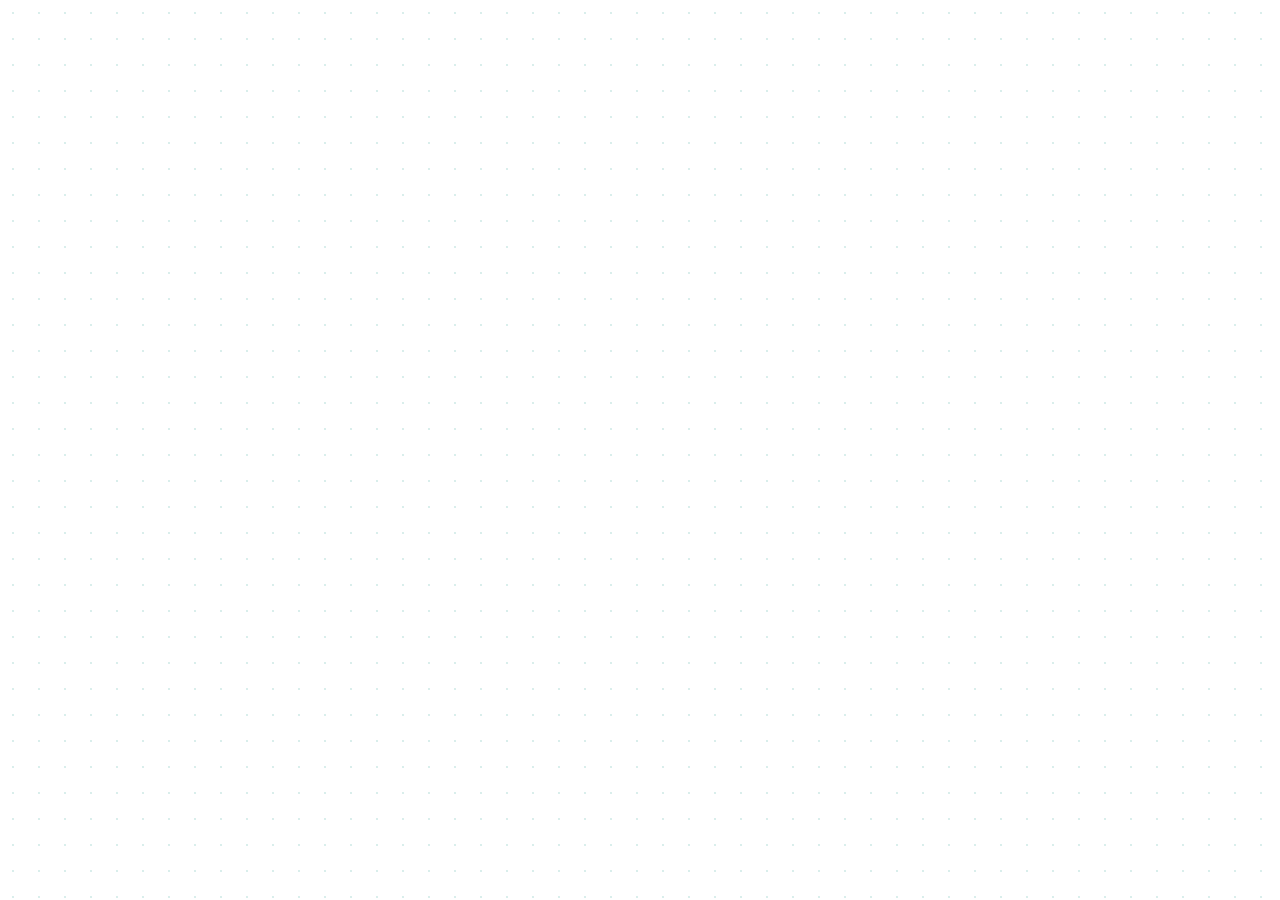
==== commit d55068f1: "Update index.html" ====
--- a/index.html
+++ b/index.html
@@ -101,22 +101,6 @@
       color: #169888;
     }
 
-    .theme-btn {
-      background-color: #169888;
-      color: #ffffff;
-      border: none;
-      padding: 8px 16px;
-      border-radius: 6px;
-      font-size: 0.82rem;
-      font-weight: 600;
-      cursor: pointer;
-      transition: background-color 0.25s ease;
-    }
-
-    .theme-btn:hover {
-      background-color: #117a6d;
-    }
-
     .hamburger {
       display: none;
       flex-direction: column;
@@ -447,393 +431,3 @@
     .resume-list {
       padding-left: 18px;
       color: #475569;
-      font-size: 0.92rem;
-    }
-
-    .resume-list li {
-      margin-bottom: 6px;
-    }
-
-    .resume-list li:last-child {
-      margin-bottom: 0;
-    }
-
-    .skill-group {
-      margin-bottom: 16px;
-    }
-
-    .skill-group:last-child {
-      margin-bottom: 0;
-    }
-
-    .skill-group-label {
-      display: block;
-      font-size: 0.8rem;
-      font-weight: 700;
-      text-transform: uppercase;
-      letter-spacing: 0.04em;
-      color: #64748b;
-      margin-bottom: 8px;
-    }
-
-    .cert-list {
-      list-style: none;
-      display: flex;
-      flex-direction: column;
-      gap: 10px;
-    }
-
-    .cert-list li {
-      position: relative;
-      padding-left: 20px;
-      font-size: 0.92rem;
-      color: #334155;
-    }
-
-    .cert-list li::before {
-      content: "✓";
-      position: absolute;
-      left: 0;
-      top: 0;
-      color: #169888;
-      font-weight: 800;
-    }
-
-    /* Footer */
-    .site-footer {
-      background-color: #0f2942;
-      color: #ffffff;
-      padding: 24px 0;
-      margin-top: 20px;
-    }
-
-    .footer-content {
-      display: flex;
-      justify-content: space-between;
-      align-items: center;
-      flex-wrap: wrap;
-      gap: 16px;
-    }
-
-    .social-links {
-      list-style: none;
-      display: flex;
-      gap: 20px;
-    }
-
-    .social-links a {
-      color: #cbd5e1;
-      text-decoration: none;
-    }
-
-    .social-links a:hover {
-      color: #169888;
-    }
-
-    .scroll-top-btn {
-      position: fixed;
-      bottom: 24px;
-      right: 24px;
-      background-color: #169888;
-      color: #ffffff;
-      border: none;
-      width: 42px;
-      height: 42px;
-      border-radius: 50%;
-      cursor: pointer;
-      font-size: 1.2rem;
-    }
-
-    /* Responsif Telefon Pintar & Tablet */
-    @media (max-width: 900px) {
-      .resume-grid {
-        grid-template-columns: 1fr;
-      }
-    }
-
-    @media (max-width: 768px) {
-      .hamburger {
-        display: flex;
-      }
-
-      .nav-links {
-        display: none;
-        flex-direction: column;
-        position: absolute;
-        top: 100%;
-        left: 0;
-        width: 100%;
-        background-color: #ffffff;
-        padding: 20px 0;
-        box-shadow: 0 4px 10px rgba(0, 0, 0, 0.1);
-      }
-
-      .nav-links.active {
-        display: flex;
-      }
-
-      .hero {
-        flex-direction: column-reverse;
-        text-align: center;
-        padding-top: 40px;
-      }
-
-      .hero-content h1 {
-        font-size: 2.1rem;
-      }
-
-      .skill-pills,
-      .hero-actions,
-      .hero-socials {
-        justify-content: center;
-      }
-
-      .quick-info-grid {
-        grid-template-columns: 1fr;
-        text-align: center;
-      }
-    }
-  </style>
-</head>
-<body>
-  <header class="site-header">
-    <div class="top-bar">
-      <div class="container top-bar-content">
-        <span>AZREEN ISKANDAR BIN ANUAR &ndash; Official Portfolio</span>
-        <span>UMPSA Student &bull; BVI3124</span>
-      </div>
-    </div>
-
-    <nav class="navbar container" aria-label="Main Navigation">
-      <a href="index.html" class="logo">UMPSA<span>VC24013</span></a>
-
-      <button class="hamburger" id="hamburgerBtn" aria-label="Toggle navigation menu" aria-expanded="false">
-        <span class="bar"></span>
-        <span class="bar"></span>
-        <span class="bar"></span>
-      </button>
-
-      <ul class="nav-links" id="navLinks">
-        <li><a href="index.html" class="active">Home</a></li>
-        <li><a href="#resume">Resume</a></li>
-        <li><a href="about.html">About Me</a></li>
-        <li><a href="skills.html">Skills</a></li>
-        <li><a href="projects.html">Projects</a></li>
-        <li><a href="contact.html">Contact</a></li>
-      </ul>
-    </nav>
-  </header>
-
-  <main>
-    <section class="hero container">
-      <div class="hero-content">
-        <p id="greetingText" class="greeting-badge">Welcome to my portfolio</p>
-        <h1>I AM <span class="highlight">AZREEN ISKANDAR BIN ANUAR</span></h1>
-        <h2 class="typing-line">
-          <span id="typingText">Industrial Electronics &amp; Automation Undergraduate</span>
-        </h2>
-        <p class="hero-bio">
-          Industrial Electronics and Automation undergraduate at Universiti Malaysia Pahang Al-Sultan Abdullah (UMPSA) with a Diploma in Electronic Technology and hands-on production floor experience. Practical, dependable, and comfortable working directly with machinery and troubleshooting technical issues alongside a team.
-        </p>
-
-        <!-- Lencana Fokus Utama (Skill Pills) -->
-        <div class="skill-pills" aria-label="Core Focus Areas">
-          <span class="skill-pill">PLC Programming</span>
-          <span class="skill-pill">Circuit Soldering</span>
-          <span class="skill-pill">Electrical Wiring</span>
-          <span class="skill-pill">Automation Systems</span>
-          <span class="skill-pill">Pneumatics &amp; Hydraulics</span>
-        </div>
-
-        <!-- Butang Call-to-Action (Termasuk Download Resume) -->
-        <div class="hero-actions">
-          <a href="#resume" class="btn btn-primary">View Resume</a>
-          <a href="docs/resume.pdf" download="Resume_Azreen_Iskandar.pdf" class="btn btn-outline">
-            <svg width="17" height="17" viewBox="0 0 24 24" fill="currentColor" aria-hidden="true"><path d="M19 9h-4V3H9v6H5l7 7 7-7zM5 18v2h14v-2H5z"/></svg>
-            Download Resume (PDF)
-          </a>
-          <a href="contact.html" class="btn btn-outline">Contact Me</a>
-        </div>
-
-        <!-- Barisan Ikon Profesional -->
-        <div class="hero-socials">
-          <a href="https://github.com/Azreen13" target="_blank" rel="noopener noreferrer" aria-label="GitHub">
-            <svg width="18" height="18" viewBox="0 0 24 24" fill="currentColor" aria-hidden="true"><path d="M12 0C5.37 0 0 5.37 0 12c0 5.31 3.435 9.795 8.205 11.385.6.105.825-.255.825-.57 0-.285-.015-1.23-.015-2.235-3.015.555-3.795-.735-4.035-1.41-.135-.345-.72-1.41-1.23-1.695-.42-.225-1.02-.78-.015-.795.945-.015 1.62.87 1.845 1.23 1.08 1.815 2.805 1.305 3.495.99.105-.78.42-1.305.765-1.605-2.67-.3-5.46-1.335-5.46-5.925 0-1.305.465-2.385 1.23-3.225-.12-.3-.54-1.53.12-3.18 0 0 1.005-.315 3.3 1.23.96-.27 1.98-.405 3-.405s2.04.135 3 .405c2.295-1.56 3.3-1.23 3.3-1.23.66 1.65.24 2.88.12 3.18.765.84 1.23 1.905 1.23 3.225 0 4.605-2.805 5.625-5.475 5.925.435.375.81 1.095.81 2.22 0 1.605-.015 2.895-.015 3.3 0 .315.225.69.825.57A12.02 12.02 0 0024 12c0-6.63-5.37-12-12-12z"/></svg>
-            GitHub
-          </a>
-          <a href="mailto:azreeniskandar10@gmail.com" aria-label="Email">
-            <svg width="18" height="18" viewBox="0 0 24 24" fill="currentColor" aria-hidden="true"><path d="M20 4H4c-1.1 0-2 .9-2 2v12c0 1.1.9 2 2 2h16c1.1 0 2-.9 2-2V6c0-1.1-.9-2-2-2zm0 4l-8 5-8-5V6l8 5 8-5v2z"/></svg>
-            azreeniskandar10@gmail.com
-          </a>
-          <a href="tel:+60189075127" aria-label="Phone">
-            <svg width="18" height="18" viewBox="0 0 24 24" fill="currentColor" aria-hidden="true"><path d="M6.62 10.79a15.05 15.05 0 006.59 6.59l2.2-2.2a1 1 0 011.01-.24c1.12.37 2.33.57 3.58.57a1 1 0 011 1V20a1 1 0 01-1 1C10.07 21 3 13.93 3 5a1 1 0 011-1h3.5a1 1 0 011 1c0 1.25.2 2.46.57 3.58a1 1 0 01-.25 1.01l-2.2 2.2z"/></svg>
-            +6018-9075127
-          </a>
-        </div>
-      </div>
-
-      <div class="hero-image-wrapper">
-        <img src="image/azreen.jpg" alt="Portrait photo of AZREEN ISKANDAR" class="profile-img">
-      </div>
-    </section>
-
-    <!-- Bar Info Ringkas -->
-    <section class="quick-info-section container" aria-label="Quick Highlights">
-      <div class="quick-info-grid">
-        <div class="info-box">
-          <span>Current Status</span>
-          <strong>Open for Internship &amp; Projects</strong>
-        </div>
-        <div class="info-box">
-          <span>Specialization</span>
-          <strong>Industrial Electronic Automation</strong>
-        </div>
-        <div class="info-box">
-          <span>Campus &amp; Hometown</span>
-          <strong>UMPSA Pekan &bull; Kuala Nerus, Terengganu</strong>
-        </div>
-      </div>
-    </section>
-
-    <!-- Bahagian Resume Lengkap -->
-    <section id="resume" class="resume-section container" aria-label="Curriculum Vitae">
-      <div class="resume-header">
-        <div>
-          <h2 class="section-title">Curriculum Vitae</h2>
-          <p class="resume-meta">10367, Kampung Bukit Berangan, Tepoh, Kuala Nerus, Kuala Terengganu &bull; +6018-9075127 &bull; azreeniskandar10@gmail.com</p>
-        </div>
-        <a href="docs/resume.pdf" download="Resume_Azreen_Iskandar.pdf" class="btn btn-primary">Download PDF Copy</a>
-      </div>
-
-      <div class="resume-grid">
-        <!-- Lajur Kiri: Pengalaman & Pendidikan -->
-        <div class="resume-column">
-          <article class="resume-card">
-            <h3 class="resume-card-title">Work Experience</h3>
-
-            <div class="resume-item">
-              <div class="resume-item-header">
-                <h4>Production Operator (Internship)</h4>
-                <span class="resume-date">April 2024 &ndash; October 2024</span>
-              </div>
-              <p class="resume-org">Panasonic Sdn. Bhd.</p>
-              <ul class="resume-list">
-                <li>Assembled electronic components on the production line according to Standard Operating Procedures (SOPs) to meet daily output targets.</li>
-                <li>Checked finished parts visually and functionally to catch defects early and maintain Panasonic's quality standards.</li>
-                <li>Operated manufacturing machines and tools safely during daily shifts while ensuring smooth production flow.</li>
-                <li>Packed completed electronic units carefully for storage and delivery to prevent damage during transit.</li>
-                <li>Kept the workstation clean, organized, and safe by practicing 5S habits and following workplace safety rules.</li>
-              </ul>
-            </div>
-
-            <div class="resume-item">
-              <div class="resume-item-header">
-                <h4>Pump Attendant (Part-Time)</h4>
-                <span class="resume-date">July 2026 &ndash; September 2026</span>
-              </div>
-              <p class="resume-org">Shell Fuel Station</p>
-              <ul class="resume-list">
-                <li>Assisted customers at the forecourt and handled cash, debit, and credit card payments accurately.</li>
-                <li>Followed Shell's forecourt safety procedures at all times to keep the refueling area safe for drivers and staff.</li>
-                <li>Helped motorists with tire pressure checks and windshield cleaning while keeping the pump bays tidy.</li>
-                <li>Shared information on Shell BonusLink rewards and fuel or lubricant products with customers.</li>
-              </ul>
-            </div>
-          </article>
-
-          <article class="resume-card">
-            <h3 class="resume-card-title">Education</h3>
-
-            <div class="resume-item">
-              <div class="resume-item-header">
-                <h4>Bachelor of Industrial Electronic Automation Technology (Hons.)</h4>
-                <span class="resume-date">Oct 2024 &ndash; Present</span>
-              </div>
-              <p class="resume-org">Universiti Malaysia Pahang Al-Sultan Abdullah (UMPSA), Pekan, Pahang</p>
-            </div>
-
-            <div class="resume-item">
-              <div class="resume-item-header">
-                <h4>Diploma in Electronic Technology</h4>
-                <span class="resume-date">October 2024</span>
-              </div>
-              <p class="resume-org">Kolej Vokasional Wakaf Tembesu</p>
-            </div>
-
-            <div class="resume-item">
-              <div class="resume-item-header">
-                <h4>Sijil Vokasional Malaysia (SVM)</h4>
-                <span class="resume-date">August 2022</span>
-              </div>
-              <p class="resume-org">Kolej Vokasional Wakaf Tembesu</p>
-            </div>
-
-            <div class="resume-item">
-              <div class="resume-item-header">
-                <h4>Malaysian Skills Certificate (SKM)</h4>
-                <span class="resume-date">August 2022</span>
-              </div>
-              <p class="resume-org">Kolej Vokasional Wakaf Tembesu</p>
-            </div>
-          </article>
-        </div>
-
-        <!-- Lajur Kanan: Kemahiran & Sijil -->
-        <div class="resume-column">
-          <article class="resume-card">
-            <h3 class="resume-card-title">Skills</h3>
-
-            <div class="skill-group">
-              <span class="skill-group-label">Technical Skills</span>
-              <div class="skill-pills" style="margin-bottom: 0;">
-                <span class="skill-pill">Basic Electrical Wiring</span>
-                <span class="skill-pill">Circuit Soldering</span>
-                <span class="skill-pill">PLC Programming</span>
-                <span class="skill-pill">Automation Systems</span>
-                <span class="skill-pill">Basic Pneumatics &amp; Hydraulics</span>
-              </div>
-            </div>
-
-            <div class="skill-group">
-              <span class="skill-group-label">Software</span>
-              <div class="skill-pills" style="margin-bottom: 0;">
-                <span class="skill-pill">Microsoft Word</span>
-                <span class="skill-pill">Microsoft PowerPoint</span>
-              </div>
-            </div>
-          </article>
-
-          <article class="resume-card">
-            <h3 class="resume-card-title">Certifications &amp; Achievements</h3>
-            <ul class="cert-list">
-              <li>CIDB Green Card Holder</li>
-              <li>CIDB Construction Site Worker Safety and Health Induction Course</li>
-              <li>Single-Phase Electrical Installation for Industrial and Building Systems (Certificate)</li>
-              <li>Omron Collaborative Robot (Cobot) Fundamental Workshop (Certificate)</li>
-              <li>Basic Electro-Pneumatic Course</li>
-              <li>Basic Pneumatic &amp; Hydraulics Course</li>
-              <li>Underwater Robot Challenge (Awards &amp; Certificates)</li>
-            </ul>
-          </article>
-        </div>
-      </div>
-    </section>
-  </main>
-
-  <footer class="site-footer">
-    <div class="container footer-content">
-      <p>&copy; <span id="currentYear">2026</span> AZREEN ISKANDAR BIN ANUAR. Built for BVI3124 Application System Development.</p>
-      <ul class="social-links">
-        <li><a href="https://github.com/Azreen13" target="_blank" rel="noopener noreferrer">GitHub</a></li>
-        <li><a href="https://linkedin.com/in/yourusername" target="_blank" rel="noopener noreferrer">LinkedIn</a></li>
-        <li><a href="mailto:vc24013@adab.umpsa.edu.my">Student Email</a></li>
-        <li><a href="mailto:azreeniskandar10@gmail.com">Personal Email</a></li>
-      </ul>
-    </div>
-  </footer>
-
-  <button type="button" id="scrollTopBtn" class="scroll-top-btn" aria-label="Scroll back to top">&uarr;</button>
-  <script src="js/script.js"></script>
-</body>
-</html>
-
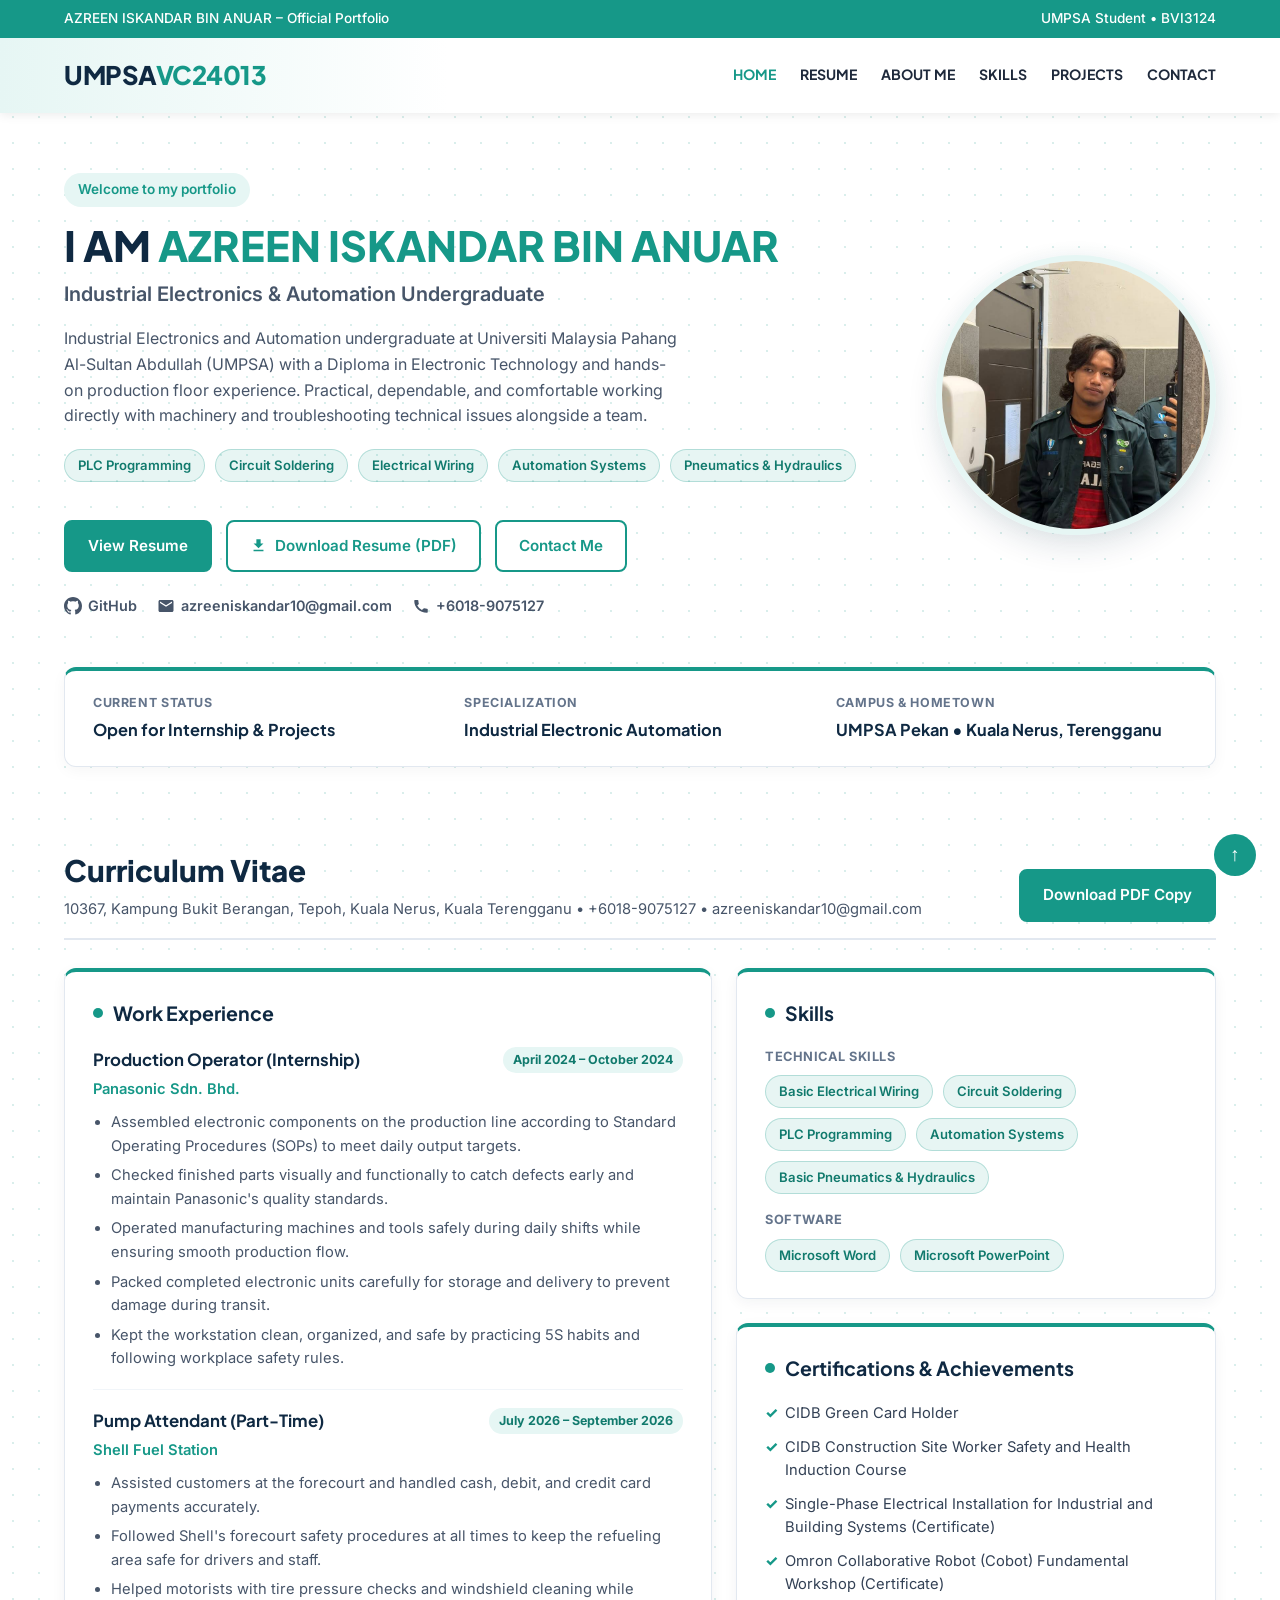
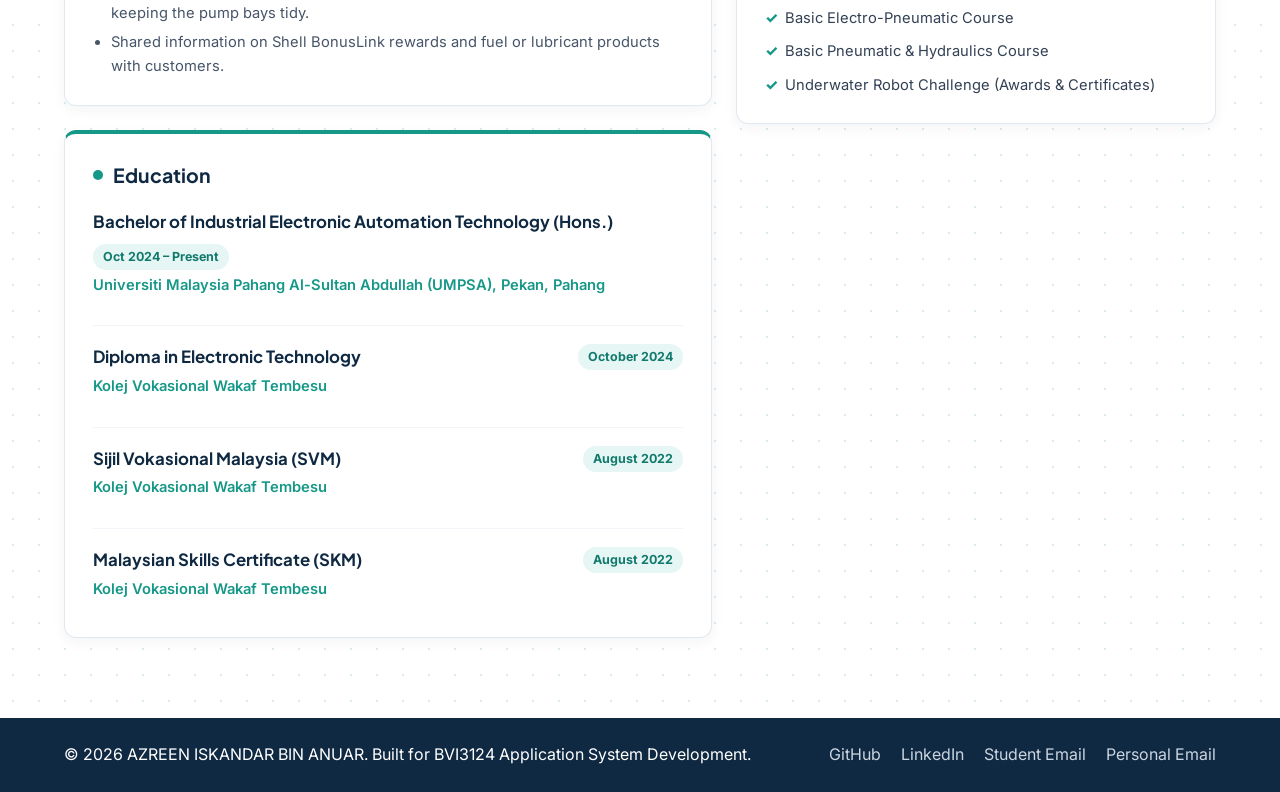
==== commit 9ee98b5b: "Update index.html" ====
--- a/index.html
+++ b/index.html
@@ -431,3 +431,392 @@
     .resume-list {
       padding-left: 18px;
       color: #475569;
+      font-size: 0.92rem;
+    }
+
+    .resume-list li {
+      margin-bottom: 6px;
+    }
+
+    .resume-list li:last-child {
+      margin-bottom: 0;
+    }
+
+    .skill-group {
+      margin-bottom: 16px;
+    }
+
+    .skill-group:last-child {
+      margin-bottom: 0;
+    }
+
+    .skill-group-label {
+      display: block;
+      font-size: 0.8rem;
+      font-weight: 700;
+      text-transform: uppercase;
+      letter-spacing: 0.04em;
+      color: #64748b;
+      margin-bottom: 8px;
+    }
+
+    .cert-list {
+      list-style: none;
+      display: flex;
+      flex-direction: column;
+      gap: 10px;
+    }
+
+    .cert-list li {
+      position: relative;
+      padding-left: 20px;
+      font-size: 0.92rem;
+      color: #334155;
+    }
+
+    .cert-list li::before {
+      content: "✓";
+      position: absolute;
+      left: 0;
+      top: 0;
+      color: #169888;
+      font-weight: 800;
+    }
+
+    /* Footer */
+    .site-footer {
+      background-color: #0f2942;
+      color: #ffffff;
+      padding: 24px 0;
+      margin-top: 20px;
+    }
+
+    .footer-content {
+      display: flex;
+      justify-content: space-between;
+      align-items: center;
+      flex-wrap: wrap;
+      gap: 16px;
+    }
+
+    .social-links {
+      list-style: none;
+      display: flex;
+      gap: 20px;
+    }
+
+    .social-links a {
+      color: #cbd5e1;
+      text-decoration: none;
+    }
+
+    .social-links a:hover {
+      color: #169888;
+    }
+
+    .scroll-top-btn {
+      position: fixed;
+      bottom: 24px;
+      right: 24px;
+      background-color: #169888;
+      color: #ffffff;
+      border: none;
+      width: 42px;
+      height: 42px;
+      border-radius: 50%;
+      cursor: pointer;
+      font-size: 1.2rem;
+    }
+
+    /* Responsif Telefon Pintar & Tablet */
+    @media (max-width: 900px) {
+      .resume-grid {
+        grid-template-columns: 1fr;
+      }
+    }
+
+    @media (max-width: 768px) {
+      .hamburger {
+        display: flex;
+      }
+
+      .nav-links {
+        display: none;
+        flex-direction: column;
+        position: absolute;
+        top: 100%;
+        left: 0;
+        width: 100%;
+        background-color: #ffffff;
+        padding: 20px 0;
+        box-shadow: 0 4px 10px rgba(0, 0, 0, 0.1);
+      }
+
+      .nav-links.active {
+        display: flex;
+      }
+
+      .hero {
+        flex-direction: column-reverse;
+        text-align: center;
+        padding-top: 40px;
+      }
+
+      .hero-content h1 {
+        font-size: 2.1rem;
+      }
+
+      .skill-pills,
+      .hero-actions,
+      .hero-socials {
+        justify-content: center;
+      }
+
+      .quick-info-grid {
+        grid-template-columns: 1fr;
+        text-align: center;
+      }
+    }
+  </style>
+</head>
+<body>
+  <header class="site-header">
+    <div class="top-bar">
+      <div class="container top-bar-content">
+        <span>AZREEN ISKANDAR BIN ANUAR &ndash; Official Portfolio</span>
+        <span>UMPSA Student &bull; BVI3124</span>
+      </div>
+    </div>
+
+    <nav class="navbar container" aria-label="Main Navigation">
+      <a href="index.html" class="logo">UMPSA<span>VC24013</span></a>
+
+      <button class="hamburger" id="hamburgerBtn" aria-label="Toggle navigation menu" aria-expanded="false">
+        <span class="bar"></span>
+        <span class="bar"></span>
+        <span class="bar"></span>
+      </button>
+
+      <ul class="nav-links" id="navLinks">
+        <li><a href="index.html" class="active">Home</a></li>
+        <li><a href="#resume">Resume</a></li>
+        <li><a href="about.html">About Me</a></li>
+        <li><a href="skills.html">Skills</a></li>
+        <li><a href="projects.html">Projects</a></li>
+        <li><a href="contact.html">Contact</a></li>
+      </ul>
+    </nav>
+  </header>
+
+  <main>
+    <section class="hero container">
+      <div class="hero-content">
+        <p id="greetingText" class="greeting-badge">Welcome to my portfolio</p>
+        <h1>I AM <span class="highlight">AZREEN ISKANDAR BIN ANUAR</span></h1>
+        <h2 class="typing-line">
+          <span id="typingText">Industrial Electronics &amp; Automation Undergraduate</span>
+        </h2>
+        <p class="hero-bio">
+          Industrial Electronics and Automation undergraduate at Universiti Malaysia Pahang Al-Sultan Abdullah (UMPSA) with a Diploma in Electronic Technology and hands-on production floor experience. Practical, dependable, and comfortable working directly with machinery and troubleshooting technical issues alongside a team.
+        </p>
+
+        <!-- Lencana Fokus Utama (Skill Pills) -->
+        <div class="skill-pills" aria-label="Core Focus Areas">
+          <span class="skill-pill">PLC Programming</span>
+          <span class="skill-pill">Circuit Soldering</span>
+          <span class="skill-pill">Electrical Wiring</span>
+          <span class="skill-pill">Automation Systems</span>
+          <span class="skill-pill">Pneumatics &amp; Hydraulics</span>
+        </div>
+
+        <!-- Butang Call-to-Action (Termasuk Download Resume) -->
+        <div class="hero-actions">
+          <a href="#resume" class="btn btn-primary">View Resume</a>
+          <a href="docs/resume.pdf" download="Resume_Azreen_Iskandar.pdf" class="btn btn-outline">
+            <svg width="17" height="17" viewBox="0 0 24 24" fill="currentColor" aria-hidden="true"><path d="M19 9h-4V3H9v6H5l7 7 7-7zM5 18v2h14v-2H5z"/></svg>
+            Download Resume (PDF)
+          </a>
+          <a href="contact.html" class="btn btn-outline">Contact Me</a>
+        </div>
+
+        <!-- Barisan Ikon Profesional -->
+        <div class="hero-socials">
+          <a href="https://github.com/Azreen13" target="_blank" rel="noopener noreferrer" aria-label="GitHub">
+            <svg width="18" height="18" viewBox="0 0 24 24" fill="currentColor" aria-hidden="true"><path d="M12 0C5.37 0 0 5.37 0 12c0 5.31 3.435 9.795 8.205 11.385.6.105.825-.255.825-.57 0-.285-.015-1.23-.015-2.235-3.015.555-3.795-.735-4.035-1.41-.135-.345-.72-1.41-1.23-1.695-.42-.225-1.02-.78-.015-.795.945-.015 1.62.87 1.845 1.23 1.08 1.815 2.805 1.305 3.495.99.105-.78.42-1.305.765-1.605-2.67-.3-5.46-1.335-5.46-5.925 0-1.305.465-2.385 1.23-3.225-.12-.3-.54-1.53.12-3.18 0 0 1.005-.315 3.3 1.23.96-.27 1.98-.405 3-.405s2.04.135 3 .405c2.295-1.56 3.3-1.23 3.3-1.23.66 1.65.24 2.88.12 3.18.765.84 1.23 1.905 1.23 3.225 0 4.605-2.805 5.625-5.475 5.925.435.375.81 1.095.81 2.22 0 1.605-.015 2.895-.015 3.3 0 .315.225.69.825.57A12.02 12.02 0 0024 12c0-6.63-5.37-12-12-12z"/></svg>
+            GitHub
+          </a>
+          <a href="mailto:azreeniskandar10@gmail.com" aria-label="Email">
+            <svg width="18" height="18" viewBox="0 0 24 24" fill="currentColor" aria-hidden="true"><path d="M20 4H4c-1.1 0-2 .9-2 2v12c0 1.1.9 2 2 2h16c1.1 0 2-.9 2-2V6c0-1.1-.9-2-2-2zm0 4l-8 5-8-5V6l8 5 8-5v2z"/></svg>
+            azreeniskandar10@gmail.com
+          </a>
+          <a href="tel:+60189075127" aria-label="Phone">
+            <svg width="18" height="18" viewBox="0 0 24 24" fill="currentColor" aria-hidden="true"><path d="M6.62 10.79a15.05 15.05 0 006.59 6.59l2.2-2.2a1 1 0 011.01-.24c1.12.37 2.33.57 3.58.57a1 1 0 011 1V20a1 1 0 01-1 1C10.07 21 3 13.93 3 5a1 1 0 011-1h3.5a1 1 0 011 1c0 1.25.2 2.46.57 3.58a1 1 0 01-.25 1.01l-2.2 2.2z"/></svg>
+            +6018-9075127
+          </a>
+        </div>
+      </div>
+
+      <div class="hero-image-wrapper">
+        <img src="image/azreen.jpg" alt="Portrait photo of AZREEN ISKANDAR" class="profile-img">
+      </div>
+    </section>
+
+    <!-- Bar Info Ringkas -->
+    <section class="quick-info-section container" aria-label="Quick Highlights">
+      <div class="quick-info-grid">
+        <div class="info-box">
+          <span>Current Status</span>
+          <strong>Open for Internship &amp; Projects</strong>
+        </div>
+        <div class="info-box">
+          <span>Specialization</span>
+          <strong>Industrial Electronic Automation</strong>
+        </div>
+        <div class="info-box">
+          <span>Campus &amp; Hometown</span>
+          <strong>UMPSA Pekan &bull; Kuala Nerus, Terengganu</strong>
+        </div>
+      </div>
+    </section>
+
+    <!-- Bahagian Resume Lengkap -->
+    <section id="resume" class="resume-section container" aria-label="Curriculum Vitae">
+      <div class="resume-header">
+        <div>
+          <h2 class="section-title">Curriculum Vitae</h2>
+          <p class="resume-meta">10367, Kampung Bukit Berangan, Tepoh, Kuala Nerus, Kuala Terengganu &bull; +6018-9075127 &bull; azreeniskandar10@gmail.com</p>
+        </div>
+        <a href="docs/resume.pdf" download="Resume_Azreen_Iskandar.pdf" class="btn btn-primary">Download PDF Copy</a>
+      </div>
+
+      <div class="resume-grid">
+        <!-- Lajur Kiri: Pengalaman & Pendidikan -->
+        <div class="resume-column">
+          <article class="resume-card">
+            <h3 class="resume-card-title">Work Experience</h3>
+
+            <div class="resume-item">
+              <div class="resume-item-header">
+                <h4>Production Operator (Internship)</h4>
+                <span class="resume-date">April 2024 &ndash; October 2024</span>
+              </div>
+              <p class="resume-org">Panasonic Sdn. Bhd.</p>
+              <ul class="resume-list">
+                <li>Assembled electronic components on the production line according to Standard Operating Procedures (SOPs) to meet daily output targets.</li>
+                <li>Checked finished parts visually and functionally to catch defects early and maintain Panasonic's quality standards.</li>
+                <li>Operated manufacturing machines and tools safely during daily shifts while ensuring smooth production flow.</li>
+                <li>Packed completed electronic units carefully for storage and delivery to prevent damage during transit.</li>
+                <li>Kept the workstation clean, organized, and safe by practicing 5S habits and following workplace safety rules.</li>
+              </ul>
+            </div>
+
+            <div class="resume-item">
+              <div class="resume-item-header">
+                <h4>Pump Attendant (Part-Time)</h4>
+                <span class="resume-date">July 2026 &ndash; September 2026</span>
+              </div>
+              <p class="resume-org">Shell Fuel Station</p>
+              <ul class="resume-list">
+                <li>Assisted customers at the forecourt and handled cash, debit, and credit card payments accurately.</li>
+                <li>Followed Shell's forecourt safety procedures at all times to keep the refueling area safe for drivers and staff.</li>
+                <li>Helped motorists with tire pressure checks and windshield cleaning while keeping the pump bays tidy.</li>
+                <li>Shared information on Shell BonusLink rewards and fuel or lubricant products with customers.</li>
+              </ul>
+            </div>
+          </article>
+
+          <article class="resume-card">
+            <h3 class="resume-card-title">Education</h3>
+
+            <div class="resume-item">
+              <div class="resume-item-header">
+                <h4>Bachelor of Industrial Electronic Automation Technology (Hons.)</h4>
+                <span class="resume-date">Oct 2024 &ndash; Present</span>
+              </div>
+              <p class="resume-org">Universiti Malaysia Pahang Al-Sultan Abdullah (UMPSA), Pekan, Pahang</p>
+            </div>
+
+            <div class="resume-item">
+              <div class="resume-item-header">
+                <h4>Diploma in Electronic Technology</h4>
+                <span class="resume-date">October 2024</span>
+              </div>
+              <p class="resume-org">Kolej Vokasional Wakaf Tembesu</p>
+            </div>
+
+            <div class="resume-item">
+              <div class="resume-item-header">
+                <h4>Sijil Vokasional Malaysia (SVM)</h4>
+                <span class="resume-date">August 2022</span>
+              </div>
+              <p class="resume-org">Kolej Vokasional Wakaf Tembesu</p>
+            </div>
+
+            <div class="resume-item">
+              <div class="resume-item-header">
+                <h4>Malaysian Skills Certificate (SKM)</h4>
+                <span class="resume-date">August 2022</span>
+              </div>
+              <p class="resume-org">Kolej Vokasional Wakaf Tembesu</p>
+            </div>
+          </article>
+        </div>
+
+        <!-- Lajur Kanan: Kemahiran & Sijil -->
+        <div class="resume-column">
+          <article class="resume-card">
+            <h3 class="resume-card-title">Skills</h3>
+
+            <div class="skill-group">
+              <span class="skill-group-label">Technical Skills</span>
+              <div class="skill-pills" style="margin-bottom: 0;">
+                <span class="skill-pill">Basic Electrical Wiring</span>
+                <span class="skill-pill">Circuit Soldering</span>
+                <span class="skill-pill">PLC Programming</span>
+                <span class="skill-pill">Automation Systems</span>
+                <span class="skill-pill">Basic Pneumatics &amp; Hydraulics</span>
+              </div>
+            </div>
+
+            <div class="skill-group">
+              <span class="skill-group-label">Software</span>
+              <div class="skill-pills" style="margin-bottom: 0;">
+                <span class="skill-pill">Microsoft Word</span>
+                <span class="skill-pill">Microsoft PowerPoint</span>
+              </div>
+            </div>
+          </article>
+
+          <article class="resume-card">
+            <h3 class="resume-card-title">Certifications &amp; Achievements</h3>
+            <ul class="cert-list">
+              <li>CIDB Green Card Holder</li>
+              <li>CIDB Construction Site Worker Safety and Health Induction Course</li>
+              <li>Single-Phase Electrical Installation for Industrial and Building Systems (Certificate)</li>
+              <li>Omron Collaborative Robot (Cobot) Fundamental Workshop (Certificate)</li>
+              <li>Basic Electro-Pneumatic Course</li>
+              <li>Basic Pneumatic &amp; Hydraulics Course</li>
+              <li>Underwater Robot Challenge (Awards &amp; Certificates)</li>
+            </ul>
+          </article>
+        </div>
+      </div>
+    </section>
+  </main>
+
+  <footer class="site-footer">
+    <div class="container footer-content">
+      <p>&copy; <span id="currentYear">2026</span> AZREEN ISKANDAR BIN ANUAR. Built for BVI3124 Application System Development.</p>
+      <ul class="social-links">
+        <li><a href="https://github.com/Azreen13" target="_blank" rel="noopener noreferrer">GitHub</a></li>
+        <li><a href="https://linkedin.com/in/yourusername" target="_blank" rel="noopener noreferrer">LinkedIn</a></li>
+        <li><a href="mailto:vc24013@adab.umpsa.edu.my">Student Email</a></li>
+        <li><a href="mailto:azreeniskandar10@gmail.com">Personal Email</a></li>
+      </ul>
+    </div>
+  </footer>
+
+  <button type="button" id="scrollTopBtn" class="scroll-top-btn" aria-label="Scroll back to top">&uarr;</button>
+  <script src="js/script.js"></script>
+</body>
+</html>
